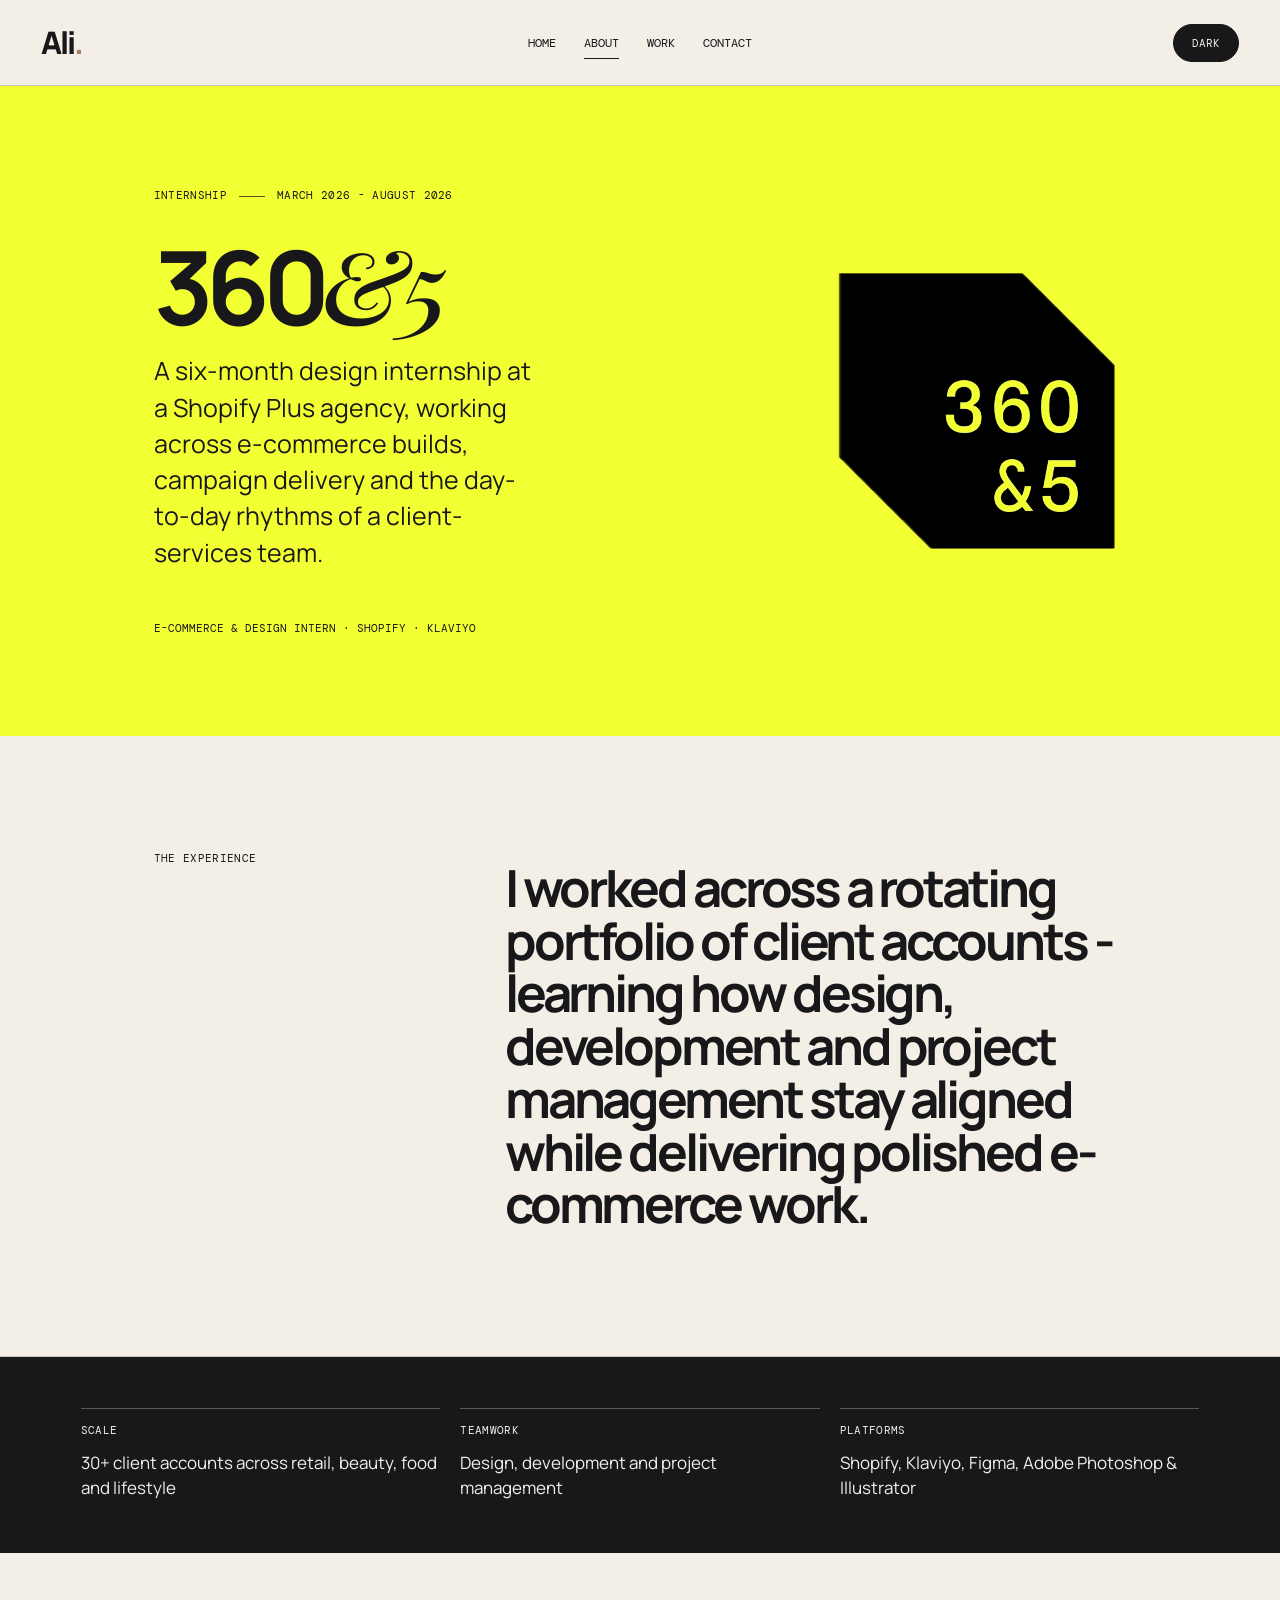
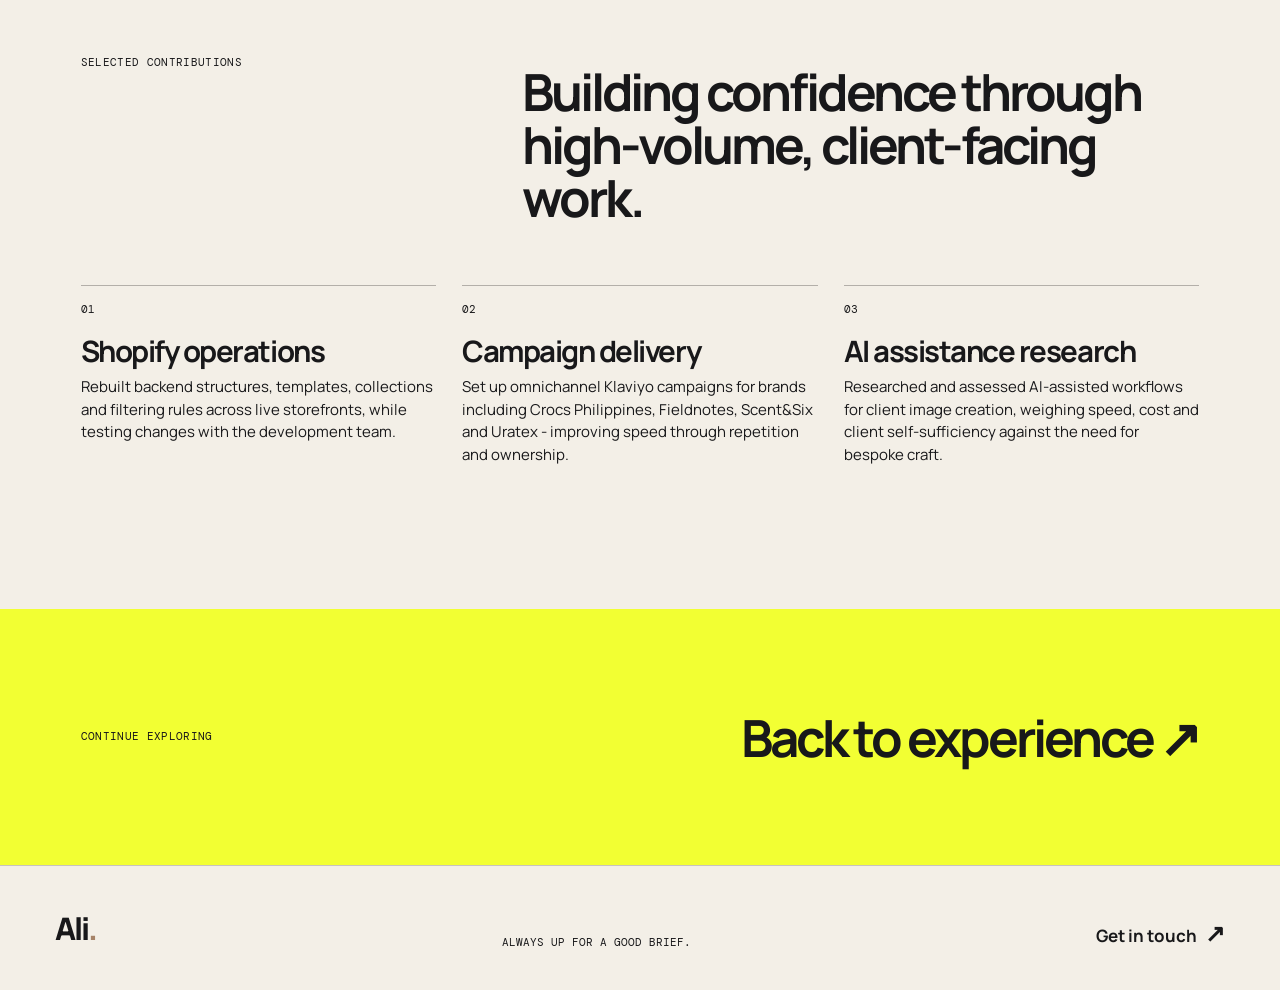
==== 360and5/index.html @ 1552fbd6 "speed" ====
<!doctype html>
<html lang="en">
<head>
<meta charset="utf-8">
<meta name="viewport" content="width=device-width,initial-scale=1">
<meta name="description" content="Design internship at 360 and 5.">
<title>360&5 - Ali - Portfolio</title>
<link rel="icon" type="image/png" href="/assets/favicon.png">
<link rel="stylesheet" href="/style.css?v=20260836">
<style>.internship-hero{display:grid;grid-template-columns:1.05fr .95fr;min-height:620px}.internship-copy{padding:8vw 10vw 7vw 12vw;display:flex;flex-direction:column;justify-content:center}.internship-copy h1{font-size:clamp(58px,8vw,124px);margin:.2em 0}.internship-copy .lede{max-width:620px}.internship-visual{min-height:620px;display:flex;align-items:center;justify-content:center;overflow:hidden}.internship-visual img{width:100%;height:100%;object-fit:cover}.threesixty,.threesixty .internship-visual{background:#f2ff33!important;color:#18181a!important}.threesixty .internship-visual{padding:10%}.threesixty .internship-visual img{object-fit:contain}.summary{padding:9vw 12vw;display:grid;grid-template-columns:.8fr 2fr;gap:8vw;border-bottom:1px solid var(--line)}.summary h2{margin:.2em 0}.facts{display:grid;grid-template-columns:repeat(3,1fr);gap:20px;padding:4vw 6.3vw;border-bottom:1px solid var(--line)}.facts div{border-top:1px solid var(--line);padding-top:14px}.facts p:last-child{font-size:17px;margin-bottom:0}.highlights{padding:8vw 6.3vw 10vw;background:#242426;color:#fff}.highlights header{display:grid;grid-template-columns:1fr 2fr;gap:8vw;margin-bottom:4vw}.highlights h2{margin:.2em 0}.highlight-list{display:grid;grid-template-columns:repeat(3,1fr);gap:2vw}.highlight-list article{border-top:1px solid rgba(255,255,255,.35);padding-top:16px}.highlight-list h3{font-size:clamp(24px,2.3vw,36px)}.next{padding:7vw 6.3vw;background:var(--lime);display:flex;align-items:center;justify-content:space-between}.next p{margin:0}.next a{font-size:clamp(25px,4vw,52px);font-weight:700;letter-spacing:-.06em}@media(max-width:760px){.internship-hero{grid-template-columns:1fr}.internship-copy{padding:15vw 6vw 12vw}.internship-visual{min-height:76vw}.summary{padding:15vw 6vw;grid-template-columns:1fr;gap:8vw}.facts{padding:12vw 6vw;grid-template-columns:1fr;gap:8vw}.highlights{padding:15vw 6vw}.highlights header{grid-template-columns:1fr;gap:4vw;margin-bottom:11vw}.highlight-list{grid-template-columns:1fr;gap:9vw}.next{padding:12vw 6vw;display:block}.next a{display:block;margin-top:15px}}</style>
<style>.threesixty,.threesixty .internship-visual,.next{background:#f2ff33!important;color:#18181a!important}.threesixty .internship-visual{padding:0}.threesixty .internship-visual img{width:100%;height:100%;object-fit:cover;clip-path:polygon(0 0,68% 0,100% 32%,100% 100%,32% 100%,0 68%)}.summary,.highlights{background:#f3efe7!important;color:#18181a!important}.facts{background:#18181a!important;color:#f3efe7;border-color:#18181a}.facts div{border-color:rgba(243,239,231,.3)}.highlights .highlight-list article{border-color:rgba(32,28,25,.3)}</style>
<style>.internship-meta{display:flex;align-items:center;gap:12px}.internship-meta i{display:block;width:26px;height:1px;background:currentColor;opacity:.7}.threesixty .internship-visual{padding:7%}.threesixty .internship-visual img{width:90%;height:auto;object-fit:contain;clip-path:none;transform:scale(1.45)}.threesixty{background:#f2ff33!important;color:#18181a!important}@media(max-width:760px){.threesixty .internship-visual img{width:100%;min-width:0;transform:scale(1.35)}.internship-meta{gap:9px}.internship-meta i{width:18px}}</style>
<style>body.threesixty-page{background:#f3efe7;color:#18181a}.threesixty-page .summary,.threesixty-page .highlights{background:#f3efe7!important;color:#18181a!important}.threesixty-page .facts{background:#18181a!important;color:#f3efe7!important}.threesixty-page .next{background:#f2ff33!important;color:#18181a!important}.threesixty-page .highlight-list article{border-color:rgba(32,28,25,.3)}html[data-theme="dark"] body.threesixty-page{background:#18181a;color:#f3efe7}html[data-theme="dark"] .threesixty-page .threesixty,html[data-theme="dark"] .threesixty-page .threesixty .internship-visual{background:#59690c!important;color:#f3efe7!important}html[data-theme="dark"] .threesixty-page .summary,html[data-theme="dark"] .threesixty-page .highlights{background:#18181a!important;color:#f3efe7!important}html[data-theme="dark"] .threesixty-page .facts{background:#f3efe7!important;color:#18181a!important}html[data-theme="dark"] .threesixty-page .facts div{border-color:rgba(32,28,25,.25)}html[data-theme="dark"] .threesixty-page .next{background:#59690c!important;color:#f3efe7!important}html[data-theme="dark"] .threesixty-page .highlight-list article{border-color:rgba(243,239,231,.3)}</style>
<style>html[data-theme="dark"] body.threesixty-page .threesixty,html[data-theme="dark"] body.threesixty-page .threesixty .internship-visual,html[data-theme="dark"] body.threesixty-page .next{background:#f2ff33!important;color:#18181a!important}</style>
</head>
<body class="internship-page threesixty-page">
<header class="site-header">
<a class="brand" href="/home/">Ali<span>.</span>
</a>
<button class="menu-toggle" aria-expanded="false" aria-controls="nav">Menu</button>
<nav id="nav">
<a href="/home/">Home</a>
<a class="active" href="/about/">About</a>
<a href="/work/">Work</a>
<a href="/contact/">Contact</a>
</nav>
</header>
<main>
<section class="internship-hero threesixty">
<div class="internship-copy">
<p class="kicker internship-meta"><span>Internship</span><i aria-hidden="true"></i><span>March 2026 - August 2026</span></p>
<h1>360<i>&5</i>
</h1>
<p class="lede">A six-month design internship at a Shopify Plus agency, working across e-commerce builds, campaign delivery and the day-to-day rhythms of a client-services team.</p>
<p class="project-role">E-Commerce &amp; Design Intern · Shopify · Klaviyo</p>
</div>
<div class="internship-visual">
<img src="/assets/internships/360and5-profile-logo.png" alt="360 and 5 logo">
</div>
</section>
<section class="summary">
<div>
<p class="kicker">The experience</p>
</div>
<h2>I worked across a rotating portfolio of client accounts - learning how design, development and project management stay aligned while delivering polished e-commerce work.</h2>
</section>
<section class="facts">
<div>
<p class="kicker">Scale</p>
<p>30+ client accounts across retail, beauty, food and lifestyle</p>
</div>
<div>
<p class="kicker">Teamwork</p>
<p>Design, development and project management</p>
</div>
<div>
<p class="kicker">Platforms</p>
<p>Shopify, Klaviyo, Figma, Adobe Photoshop &amp; Illustrator</p>
</div>
</section>
<section class="highlights">
<header>
<p class="kicker">Selected contributions</p>
<h2>Building confidence through high-volume, client-facing work.</h2>
</header>
<div class="highlight-list">
<article>
<p class="kicker">01</p>
<h3>Shopify operations</h3>
<p>Rebuilt backend structures, templates, collections and filtering rules across live storefronts, while testing changes with the development team.</p>
</article>
<article>
<p class="kicker">02</p>
<h3>Campaign delivery</h3>
<p>Set up omnichannel Klaviyo campaigns for brands including Crocs Philippines, Fieldnotes, Scent&amp;Six and Uratex - improving speed through repetition and ownership.</p>
</article>
<article>
<p class="kicker">03</p>
<h3>AI assistance research</h3>
<p>Researched and assessed AI-assisted workflows for client image creation, weighing speed, cost and client self-sufficiency against the need for bespoke craft.</p>
</article>
</div>
</section>
<section class="next">
<p class="kicker">Continue exploring</p>
<a href="/about/">Back to experience <b>↗</b>
</a>
</section>
</main>
<footer>
<a class="brand" href="/home/">Ali<span>.</span>
</a>
<p>Always up for a good brief.</p>
<a href="/contact/">Get in touch <b>↗</b>
</a>
</footer>
<script src="/main.js?v=20260831">
</script>
</body>
</html>
---- style.css ----
@import url('https://fonts.googleapis.com/css2?family=DM+Mono:wght@400;500&family=Manrope:wght@400;500;600;700;800&family=Playfair+Display:ital,wght@0,500;0,600;1,500;1,600&display=swap');
:root{--ink:#18181a;--paper:#f6f3ed;--lime:#dbff5b;--orange:#ff7259;--line:rgba(24,24,26,.18);--mono:'DM Mono',monospace;--sans:Manrope,Arial,sans-serif;--serif:'Playfair Display',Georgia,serif}*{box-sizing:border-box}html{scroll-behavior:smooth}body{margin:0;background:var(--paper);color:var(--ink);font-family:var(--sans);font-size:15px;line-height:1.5}a{color:inherit;text-decoration:none}img{display:block;max-width:100%}.site-header{height:86px;display:flex;align-items:center;justify-content:space-between;padding:0 4.3vw;border-bottom:1px solid var(--line);position:relative;z-index:4}.brand{font-size:31px;letter-spacing:-2px;font-weight:800}.brand span{color:var(--orange)}nav{display:flex;gap:28px;font-family:var(--mono);font-size:12px;text-transform:uppercase}nav a{padding:8px 0;position:relative}nav a.active:after{content:'';position:absolute;left:0;right:0;bottom:1px;height:1px;background:currentColor}.menu-toggle{display:none;border:0;background:none;font:12px var(--mono);text-transform:uppercase}h1,h2,h3,p{margin-top:0}h1{font-size:clamp(54px,8.6vw,138px);line-height:.92;letter-spacing:-.075em;font-weight:700}h2{font-size:clamp(34px,4vw,62px);line-height:1.03;letter-spacing:-.06em}h3{font-size:27px;letter-spacing:-.05em;margin:.2rem 0}i{font-family:var(--serif);font-weight:500;letter-spacing:-.06em}.kicker{font:11px/1.45 var(--mono);letter-spacing:.03em;text-transform:uppercase}.lede{font-size:clamp(18px,2vw,25px);line-height:1.45}.hero{min-height:calc(100vh - 86px);padding:7vw 6.3vw 4vw;position:relative;overflow:hidden;display:flex;flex-direction:column;justify-content:space-between}.hero h1{max-width:1100px;position:relative;z-index:1}.hero-bottom{display:flex;align-items:end;justify-content:space-between;gap:50px;position:relative;z-index:1}.hero-bottom p{font-size:18px;max-width:490px}.arrow-link,.text-link{font-weight:700;font-size:16px;white-space:nowrap}.arrow-link b,.text-link b{font-size:25px;padding-left:8px}.orb{position:absolute;border-radius:50%;filter:blur(2px)}.orb-one{width:min(38vw,550px);height:min(38vw,550px);background:var(--lime);right:6%;top:13%;mix-blend-mode:multiply}.orb-two{width:17vw;height:17vw;background:var(--orange);right:30%;bottom:-6%;mix-blend-mode:multiply}.intro-grid{padding:11vw 6.3vw;display:grid;grid-template-columns:1fr 2.6fr 1fr;gap:30px;border-top:1px solid var(--line)}.intro-grid h2{margin:0}.traits{display:flex;flex-direction:column;gap:7px;font:11px var(--mono);text-transform:uppercase}.traits span:before{content:'✦';color:var(--orange);padding-right:8px}.feature-project{background:#242426;color:#fff;padding:7vw 6.3vw;display:grid;grid-template-columns:1.5fr 1fr;gap:8vw;align-items:center}.feature-image{height:57vw;max-height:680px;overflow:hidden;background:#111;position:relative}.feature-image:after{content:'';position:absolute;inset:0;background:linear-gradient(110deg,transparent,rgba(219,255,91,.12))}.feature-image img{height:100%;width:100%;object-fit:contain;transform:scale(1.08)}.feature-copy h2{font-size:clamp(65px,8vw,120px);margin:.3em 0}.feature-copy p:not(.kicker){font-size:17px;max-width:370px}.strip{overflow:hidden;background:var(--lime);padding:18px 0;white-space:nowrap;font-size:clamp(22px,3vw,46px);letter-spacing:-.04em;font-weight:700}.strip p{margin:0;animation:marquee 18s linear infinite}.strip span{color:var(--orange);padding:0 1.5vw}@keyframes marquee{to{transform:translateX(-25%)}}.project-split{padding:7vw 6.3vw;display:grid;grid-template-columns:1fr 1fr 180px;gap:3vw;align-items:end}.project-thumb{display:block;height:42vw;max-height:580px;margin-bottom:24px;overflow:hidden}.project-thumb img{width:100%;height:100%;object-fit:cover}.project-thumb.sage img{object-position:center}.project-thumb.coral img{object-fit:contain}.sage{background:#e0efea}.coral{background:#e65b4b}.all-work{font-size:20px;font-weight:700;align-self:center;line-height:1.2}.all-work b{font-size:44px;color:var(--orange)}.closing{background:var(--orange);padding:10vw 18vw 10vw 6.3vw;min-height:60vh;display:flex;flex-direction:column;justify-content:center}.closing h2{font-size:clamp(46px,6vw,90px);margin:.3em 0}.button{display:inline-block;border:1px solid currentColor;border-radius:50px;padding:13px 20px;font-weight:700;width:max-content}.button b{padding-left:12px}.light{background:var(--paper)}footer{padding:3vw 4.3vw;display:flex;align-items:end;justify-content:space-between;border-top:1px solid var(--line)}footer p{font:11px/1.6 var(--mono);text-transform:uppercase;margin:0}footer>a:last-child{font-size:17px;font-weight:700}footer b{font-size:24px;margin-left:5px}.page-intro{padding:9vw 16vw 8vw 18vw}.page-intro h1{margin:.25em 0}.page-intro>p:last-child{max-width:510px;font-size:18px}.work-list{padding:0 4.3vw 10vw;display:grid;grid-template-columns:1fr 1fr;gap:2vw}.work-card{min-height:590px;display:block;position:relative;overflow:hidden;padding:28px;color:#171717}.work-card.wide{grid-column:span 2;min-height:630px}.work-card img{position:absolute;inset:0;width:100%;height:100%;object-fit:contain;transition:transform .6s ease}.work-card:hover img{transform:scale(1.04)}.work-card div{position:absolute;left:28px;bottom:26px;z-index:1}.work-card div p{font:11px var(--mono);text-transform:uppercase;margin-bottom:5px}.work-card div h2{font-size:clamp(37px,4vw,65px);margin:0 0 8px}.work-card div b{font-size:13px}.work-num{font:11px var(--mono);position:absolute;z-index:1}.dark{background:#262629;color:#fff}.yellow{background:#f5dd55}.red{background:#e25b4a;color:#fff}.pale{background:#dde8da}.blue{background:#8ba5da}.lavender{background:#c6add7}.wide.dark img{object-fit:contain;object-position:center 48%}.wide.pale img{object-fit:contain}.yellow img{object-fit:cover;object-position:center}.red img{object-fit:contain}.blue img{object-fit:cover}.lavender img{object-fit:contain}.about-hero{padding:8vw 10vw;display:grid;grid-template-columns:1.5fr .7fr;gap:7vw;align-items:end}.about-hero h1{margin:.25em 0}.about-hero figure{margin:0;background:var(--orange);padding-top:30px}.about-hero figure img{width:100%;mix-blend-mode:multiply}.about-hero figcaption{padding:12px;font:10px var(--mono);text-transform:uppercase}.statement{padding:10vw 18vw;background:#212124;color:white}.statement h2{margin:.3em 0 0}.about-columns{padding:8vw 6.3vw;display:grid;grid-template-columns:repeat(3,1fr);gap:5vw}.about-columns h3{font-size:30px}.about-columns li{list-style:none;margin-bottom:8px}.about-columns ul{padding:0;margin:0}.experience{padding:7vw 6.3vw 10vw}.experience>p{margin-bottom:30px}.experience-row{display:grid;grid-template-columns:1.2fr 1.5fr .7fr;gap:20px;padding:19px 0;border-top:1px solid var(--line)}.experience-row:last-child{border-bottom:1px solid var(--line)}.experience-row span{font-size:13px}.contact-hero{padding:9vw 6.3vw 8vw;min-height:53vh;background:var(--lime)}.contact-hero h1{margin:.25em 0}.contact-hero>p:last-child{font-size:18px;max-width:500px}.contact-links{padding:0 6.3vw 10vw}.contact-links a{display:grid;grid-template-columns:1fr 3fr 40px;align-items:center;border-bottom:1px solid var(--line);padding:25px 0;gap:20px}.contact-links span{font:11px var(--mono);text-transform:uppercase}.contact-links b{font-size:clamp(17px,2.2vw,28px);letter-spacing:-.05em}.contact-links i{font-style:normal;font-size:26px}.project-hero{display:grid;grid-template-columns:1fr 1fr;min-height:650px}.project-hero>div:first-child{padding:8vw 10vw 7vw 12vw;display:flex;flex-direction:column;justify-content:center}.project-hero h1{font-size:clamp(57px,7.4vw,116px);margin:.2em 0}.project-role{font:11px var(--mono);text-transform:uppercase;margin-top:25px}.project-hero-image{min-height:650px;overflow:hidden}.project-hero-image img{width:100%;height:100%;object-fit:contain}.project-hero.dark{background:#242426;color:#fff}.project-hero.yellow{background:#f5dd55}.project-hero.red{background:#e25b4a;color:#fff}.project-hero.pale{background:#dde8da}.project-hero.blue{background:#8ba5da}.project-hero.lavender{background:#c6add7}.project-hero.red .project-hero-image img{object-fit:contain}.project-hero.blue .project-hero-image img{object-fit:cover}.project-hero.lavender .project-hero-image img{object-fit:contain}.project-links{display:flex;gap:9px;margin-top:20px}.project-links a{border:1px solid currentColor;border-radius:30px;padding:8px 12px;font-size:12px;font-weight:700}.project-note{padding:10vw 20vw 10vw 22vw}.project-note h2{margin:.3em 0}.project-gallery{padding:0 6.3vw 10vw;display:grid;grid-template-columns:1fr 1fr;gap:2vw;align-items:start}.project-gallery figure{margin:0;background:#e6e1d8;overflow:hidden}.project-gallery img{width:100%;max-height:800px;object-fit:contain}.project-gallery .gallery-2{margin-top:11vw}.project-gallery .gallery-3{grid-column:span 2;margin:0 12vw}.project-gallery.one{grid-template-columns:1fr}.project-gallery.one figure{margin:0 8vw}.next-project{padding:7vw 6.3vw;background:var(--lime);display:flex;justify-content:space-between;align-items:center}.next-project p{margin:0}.next-project a{font-size:clamp(25px,4vw,52px);font-weight:700;letter-spacing:-.06em}.next-project b{font-size:.8em}@media(max-width:760px){.site-header{height:72px;padding:0 6vw}.menu-toggle{display:block}nav{position:absolute;display:none;top:71px;left:0;right:0;padding:18px 6vw 25px;background:var(--paper);border-bottom:1px solid var(--line);flex-direction:column;gap:6px}.menu-open nav{display:flex}.hero{min-height:620px;padding:12vw 6vw 8vw}.hero-bottom{display:block}.hero-bottom p{font-size:16px}.orb-one{width:62vw;height:62vw;right:-12%;top:22%}.orb-two{width:30vw;height:30vw;right:25%;bottom:8%}.intro-grid{grid-template-columns:1fr;gap:25px;padding:18vw 6vw}.traits{display:grid;grid-template-columns:1fr 1fr}.feature-project{grid-template-columns:1fr;padding:13vw 6vw;gap:10vw}.feature-image{height:100vw}.project-split{padding:14vw 6vw;grid-template-columns:1fr;gap:12vw}.project-thumb{height:100vw}.all-work{align-self:start}.closing{padding:18vw 6vw}.page-intro{padding:15vw 6vw 12vw}.work-list{grid-template-columns:1fr;padding:0 4vw 15vw;gap:4vw}.work-card,.work-card.wide{grid-column:span 1;min-height:470px}.work-card.wide{min-height:520px}.about-hero{padding:14vw 6vw;grid-template-columns:1fr;gap:13vw}.about-hero figure{max-width:350px}.statement{padding:17vw 10vw}.about-columns{padding:15vw 6vw;grid-template-columns:1fr;gap:10vw}.experience{padding:12vw 6vw}.experience-row{grid-template-columns:1fr;gap:3px}.contact-hero{padding:16vw 6vw 14vw}.contact-links{padding:0 6vw 15vw}.contact-links a{grid-template-columns:1fr 32px;gap:8px}.contact-links span{grid-column:span 2}.contact-links b{font-size:17px}.project-hero{grid-template-columns:1fr}.project-hero>div:first-child{padding:15vw 6vw 12vw}.project-hero-image{min-height:450px}.project-note{padding:16vw 10vw}.project-gallery{padding:0 6vw 15vw;grid-template-columns:1fr;gap:6vw}.project-gallery .gallery-2,.project-gallery .gallery-3{grid-column:auto;margin:0}.project-gallery.one figure{margin:0}.next-project{padding:12vw 6vw;display:block}.next-project a{display:block;margin-top:15px}footer{padding:7vw 6vw;align-items:start;gap:20px;flex-wrap:wrap}footer p{order:3;flex-basis:100%}}
.hero-mark{position:absolute;right:6.3vw;top:50%;width:min(34vw,500px);transform:translateY(-50%);mix-blend-mode:multiply;opacity:.87;pointer-events:none;user-select:none}.hero .eyebrow{position:relative;z-index:1}@media(max-width:760px){.hero-mark{width:58vw;right:6vw;top:43%;opacity:.42}}
.desktop-break{display:block;height:.8em}html[data-theme="dark"] .hero-mark{mix-blend-mode:screen;opacity:1;filter:invert(1) sepia(1) saturate(1.4) hue-rotate(330deg) brightness(.68) contrast(.9)}@media(max-width:760px){.desktop-break{display:none}}
@media(max-width:760px){html[data-theme="dark"] nav{background:var(--offwhite);color:var(--offblack)}}
@media(max-width:760px){.feature-project{padding:10vw 6vw 7vw}.project-split{padding:8vw 6vw 10vw;gap:7vw}.project-thumb{height:68vw}}
.menu-toggle{color:inherit}@media(max-width:760px){.desktop-break{display:inline;height:auto}.desktop-break::after{content:" "}}
.experience-row[href]{transition:background .2s ease,padding .2s ease}.experience-row[href]:hover{background:color-mix(in srgb,var(--orange) 16%,transparent);padding-left:12px}.experience-row[href] em{display:inline-block;margin-left:14px;font:11px var(--mono);text-transform:uppercase;font-style:normal;font-weight:700;letter-spacing:.02em;color:var(--orange);white-space:nowrap}@media(max-width:760px){.experience-row[href] em{display:block;margin:7px 0 0}}
.experience-row[href]{grid-template-columns:1.2fr 1.25fr 1fr .7fr;align-items:center}.experience-row[href] em{margin:0;color:#d9482e;font-size:12px}.experience-action{justify-self:start}@media(max-width:760px){.experience-row[href]{grid-template-columns:1fr;align-items:start}.experience-row[href] em{margin:0}.experience-action{margin-top:5px}}
.industry-link{display:inline-flex;align-items:center;gap:10px;margin-top:24px;font:12px var(--mono);font-weight:700;text-transform:uppercase;border-bottom:1px solid currentColor;padding-bottom:4px}.industry-link b{font-size:20px;line-height:.7}.hero-work-link{display:inline-flex;align-items:center;gap:12px;background:var(--ink);color:var(--paper);padding:16px 22px;border-radius:999px;font-size:18px;box-shadow:0 8px 0 color-mix(in srgb,var(--ink) 18%,transparent);transition:transform .2s ease,box-shadow .2s ease}.hero-work-link b{padding:0;font-size:28px;line-height:.7}.hero-work-link:hover{transform:translateY(3px);box-shadow:0 5px 0 color-mix(in srgb,var(--ink) 18%,transparent)}@media(max-width:760px){.industry-link{margin-top:20px}.hero-work-link{margin-top:28px;padding:15px 20px;font-size:17px}}
/* Portfolio motion enhancement: remove with the matching block in main.js to disable site motion. */
.experience-row{grid-template-columns:1.2fr 1.25fr 1fr .7fr;align-items:center}.experience-row:not([href])>span:last-child{grid-column:4}@media(max-width:760px){.experience-row{grid-template-columns:1fr;align-items:start}.experience-row:not([href])>span:last-child{grid-column:auto}}
.motion-enabled .motion-reveal{opacity:0;transform:translateY(24px);transition:opacity .65s ease,transform .65s cubic-bezier(.16,1,.3,1);will-change:opacity,transform}.motion-enabled .motion-reveal.is-visible{opacity:1;transform:none}.motion-enabled .hero-mark{transform:translateY(-50%) rotate(-2deg)}.motion-enabled .hero-mark .ink-stroke{stroke-dasharray:var(--length);stroke-dashoffset:var(--length);animation:hero-mark-ink .52s cubic-bezier(.22,.86,.32,1) var(--delay) forwards}.motion-enabled .hero-mark .ink-left-leg,.motion-enabled .hero-mark .ink-loop,.motion-enabled .hero-mark .ink-right-leg,.motion-enabled .hero-mark .ink-li,.motion-enabled .hero-mark .ink-li-detail{animation-duration:.22s}.motion-enabled .hero-mark .ink-dot{opacity:0;animation:hero-mark-dot .12s ease .78s forwards}.motion-enabled .hero-mark .ink-finish{opacity:0;animation:hero-mark-finish .40s ease .90s forwards}@keyframes hero-mark-ink{to{stroke-dashoffset:0}}@keyframes hero-mark-dot{to{opacity:1}}@keyframes hero-mark-finish{to{opacity:1}}
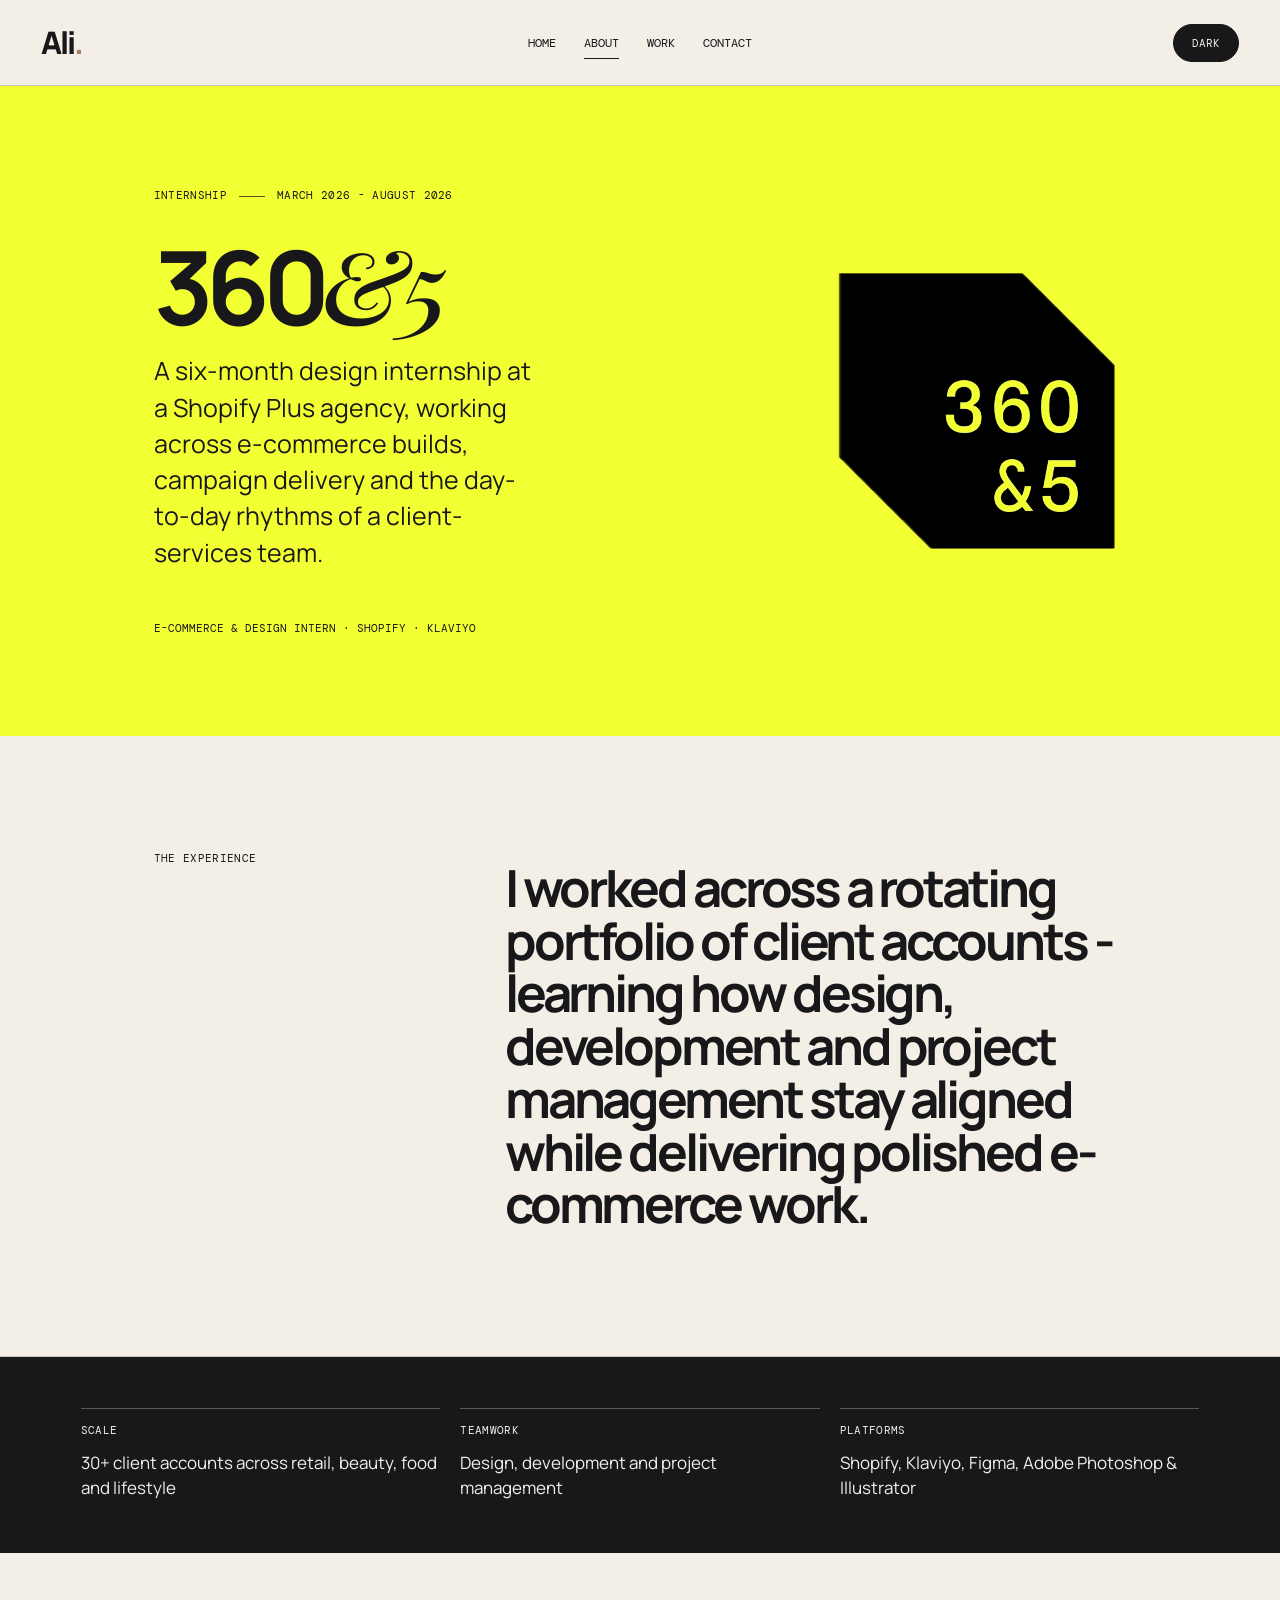
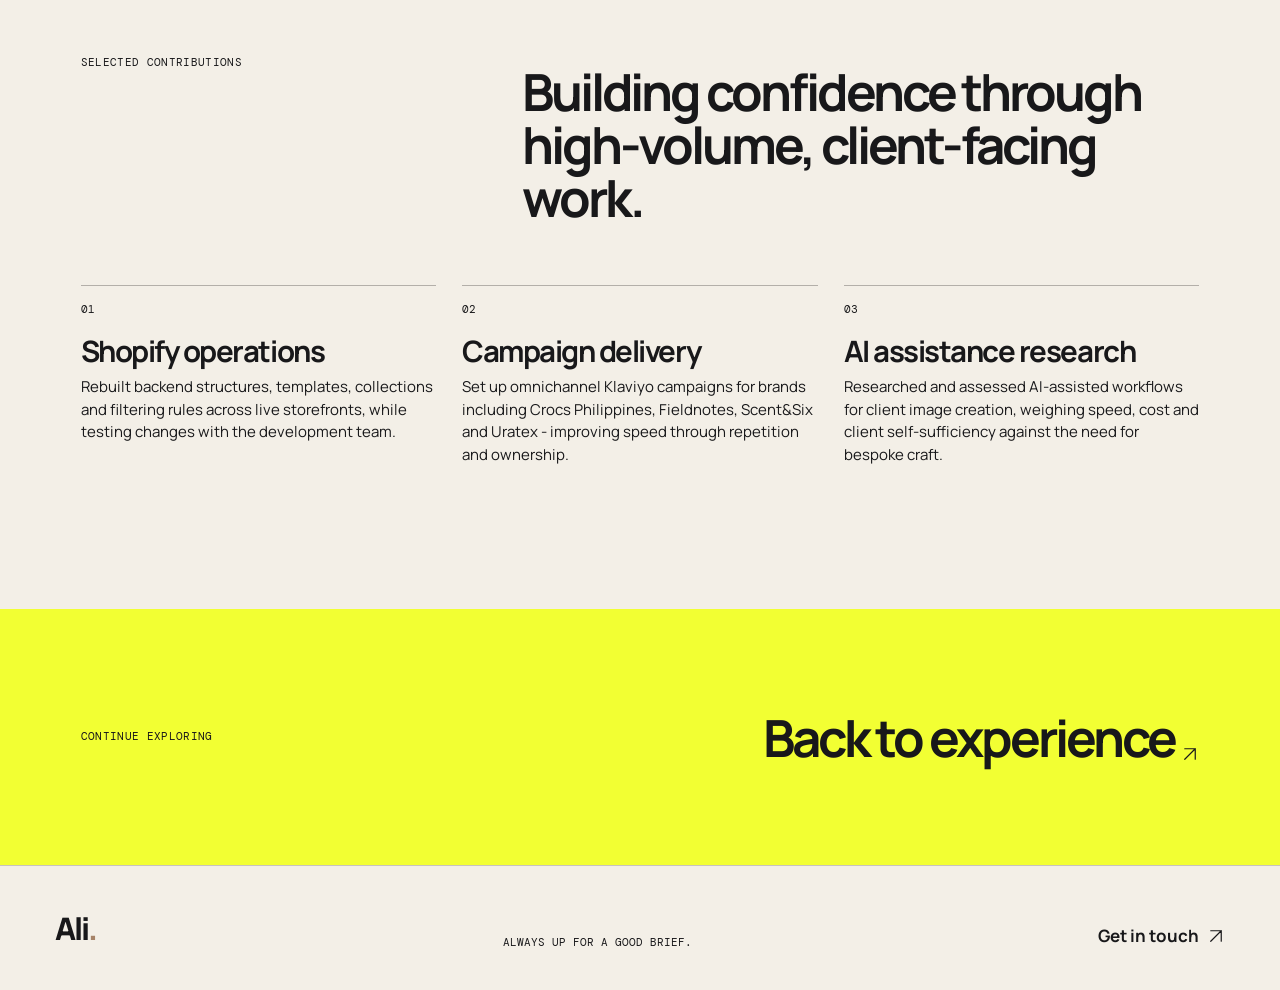
==== commit 71a7da08: "fix" ====
--- a/360and5/index.html
+++ b/360and5/index.html
@@ -1,18 +1,6 @@
 <!doctype html>
 <html lang="en">
-<head>
-<meta charset="utf-8">
-<meta name="viewport" content="width=device-width,initial-scale=1">
-<meta name="description" content="Design internship at 360 and 5.">
-<title>360&5 - Ali - Portfolio</title>
-<link rel="icon" type="image/png" href="/assets/favicon.png">
-<link rel="stylesheet" href="/style.css?v=20260836">
-<style>.internship-hero{display:grid;grid-template-columns:1.05fr .95fr;min-height:620px}.internship-copy{padding:8vw 10vw 7vw 12vw;display:flex;flex-direction:column;justify-content:center}.internship-copy h1{font-size:clamp(58px,8vw,124px);margin:.2em 0}.internship-copy .lede{max-width:620px}.internship-visual{min-height:620px;display:flex;align-items:center;justify-content:center;overflow:hidden}.internship-visual img{width:100%;height:100%;object-fit:cover}.threesixty,.threesixty .internship-visual{background:#f2ff33!important;color:#18181a!important}.threesixty .internship-visual{padding:10%}.threesixty .internship-visual img{object-fit:contain}.summary{padding:9vw 12vw;display:grid;grid-template-columns:.8fr 2fr;gap:8vw;border-bottom:1px solid var(--line)}.summary h2{margin:.2em 0}.facts{display:grid;grid-template-columns:repeat(3,1fr);gap:20px;padding:4vw 6.3vw;border-bottom:1px solid var(--line)}.facts div{border-top:1px solid var(--line);padding-top:14px}.facts p:last-child{font-size:17px;margin-bottom:0}.highlights{padding:8vw 6.3vw 10vw;background:#242426;color:#fff}.highlights header{display:grid;grid-template-columns:1fr 2fr;gap:8vw;margin-bottom:4vw}.highlights h2{margin:.2em 0}.highlight-list{display:grid;grid-template-columns:repeat(3,1fr);gap:2vw}.highlight-list article{border-top:1px solid rgba(255,255,255,.35);padding-top:16px}.highlight-list h3{font-size:clamp(24px,2.3vw,36px)}.next{padding:7vw 6.3vw;background:var(--lime);display:flex;align-items:center;justify-content:space-between}.next p{margin:0}.next a{font-size:clamp(25px,4vw,52px);font-weight:700;letter-spacing:-.06em}@media(max-width:760px){.internship-hero{grid-template-columns:1fr}.internship-copy{padding:15vw 6vw 12vw}.internship-visual{min-height:76vw}.summary{padding:15vw 6vw;grid-template-columns:1fr;gap:8vw}.facts{padding:12vw 6vw;grid-template-columns:1fr;gap:8vw}.highlights{padding:15vw 6vw}.highlights header{grid-template-columns:1fr;gap:4vw;margin-bottom:11vw}.highlight-list{grid-template-columns:1fr;gap:9vw}.next{padding:12vw 6vw;display:block}.next a{display:block;margin-top:15px}}</style>
-<style>.threesixty,.threesixty .internship-visual,.next{background:#f2ff33!important;color:#18181a!important}.threesixty .internship-visual{padding:0}.threesixty .internship-visual img{width:100%;height:100%;object-fit:cover;clip-path:polygon(0 0,68% 0,100% 32%,100% 100%,32% 100%,0 68%)}.summary,.highlights{background:#f3efe7!important;color:#18181a!important}.facts{background:#18181a!important;color:#f3efe7;border-color:#18181a}.facts div{border-color:rgba(243,239,231,.3)}.highlights .highlight-list article{border-color:rgba(32,28,25,.3)}</style>
-<style>.internship-meta{display:flex;align-items:center;gap:12px}.internship-meta i{display:block;width:26px;height:1px;background:currentColor;opacity:.7}.threesixty .internship-visual{padding:7%}.threesixty .internship-visual img{width:90%;height:auto;object-fit:contain;clip-path:none;transform:scale(1.45)}.threesixty{background:#f2ff33!important;color:#18181a!important}@media(max-width:760px){.threesixty .internship-visual img{width:100%;min-width:0;transform:scale(1.35)}.internship-meta{gap:9px}.internship-meta i{width:18px}}</style>
-<style>body.threesixty-page{background:#f3efe7;color:#18181a}.threesixty-page .summary,.threesixty-page .highlights{background:#f3efe7!important;color:#18181a!important}.threesixty-page .facts{background:#18181a!important;color:#f3efe7!important}.threesixty-page .next{background:#f2ff33!important;color:#18181a!important}.threesixty-page .highlight-list article{border-color:rgba(32,28,25,.3)}html[data-theme="dark"] body.threesixty-page{background:#18181a;color:#f3efe7}html[data-theme="dark"] .threesixty-page .threesixty,html[data-theme="dark"] .threesixty-page .threesixty .internship-visual{background:#59690c!important;color:#f3efe7!important}html[data-theme="dark"] .threesixty-page .summary,html[data-theme="dark"] .threesixty-page .highlights{background:#18181a!important;color:#f3efe7!important}html[data-theme="dark"] .threesixty-page .facts{background:#f3efe7!important;color:#18181a!important}html[data-theme="dark"] .threesixty-page .facts div{border-color:rgba(32,28,25,.25)}html[data-theme="dark"] .threesixty-page .next{background:#59690c!important;color:#f3efe7!important}html[data-theme="dark"] .threesixty-page .highlight-list article{border-color:rgba(243,239,231,.3)}</style>
-<style>html[data-theme="dark"] body.threesixty-page .threesixty,html[data-theme="dark"] body.threesixty-page .threesixty .internship-visual,html[data-theme="dark"] body.threesixty-page .next{background:#f2ff33!important;color:#18181a!important}</style>
-</head>
+<head><meta charset="utf-8"><meta name="viewport" content="width=device-width,initial-scale=1"><meta name="description" content="E-Commerce and Design Internship at 360&amp;5, supporting polished e-commerce work across a rotating portfolio of more than 30 client accounts."><meta name="robots" content="index, follow, max-image-preview:large, max-snippet:-1, max-video-preview:-1"><title>360&amp;5 Internship | E-Commerce &amp; Design — Ali</title><link rel="canonical" href="https://aliasgeradamally.com/360and5/"><meta property="og:type" content="article"><meta property="og:site_name" content="Ali - Portfolio"><meta property="og:title" content="360&amp;5 Internship | E-Commerce &amp; Design — Ali"><meta property="og:description" content="E-Commerce and Design Internship at 360&amp;5, supporting polished e-commerce work across a rotating portfolio of more than 30 client accounts."><meta property="og:url" content="https://aliasgeradamally.com/360and5/"><meta name="twitter:card" content="summary"><meta name="twitter:title" content="360&amp;5 Internship | E-Commerce &amp; Design — Ali"><meta name="twitter:description" content="E-Commerce and Design Internship at 360&amp;5, supporting polished e-commerce work across a rotating portfolio of more than 30 client accounts."><link rel="icon" href="/favicon.ico" sizes="any"><link rel="icon" type="image/png" href="/assets/favicon.png?v=20260838" sizes="512x512"><link rel="apple-touch-icon" href="/assets/favicon.png?v=20260838"><link rel="manifest" href="/site.webmanifest"><script>try{if(localStorage.getItem('ali-theme')==='dark')document.documentElement.dataset.theme='dark'}catch(e){}</script><link rel="stylesheet" href="/style.css?v=20260906"><link rel="stylesheet" href="/theme.css?v=20260832"><script type="application/ld+json">{"@context":"https://schema.org","@type":"CreativeWork","url":"https://aliasgeradamally.com/360and5/","name":"360&5 E-Commerce and Design Internship","description":"An e-commerce and design internship supporting 30+ client accounts across design, development and project management.","creator":{"@id":"https://aliasgeradamally.com/#person"},"keywords":["E-commerce design","Visual design internship","Adobe Photoshop","Adobe Illustrator","AI research"]}</script><style>.internship-hero{display:grid;grid-template-columns:1.05fr .95fr;min-height:620px}.internship-copy{padding:8vw 10vw 7vw 12vw;display:flex;flex-direction:column;justify-content:center}.internship-copy h1{font-size:clamp(58px,8vw,124px);margin:.2em 0}.internship-copy .lede{max-width:620px}.internship-visual{min-height:620px;display:flex;align-items:center;justify-content:center;overflow:hidden}.internship-visual img{width:100%;height:100%;object-fit:cover}.threesixty,.threesixty .internship-visual{background:#f2ff33!important;color:#18181a!important}.threesixty .internship-visual{padding:10%}.threesixty .internship-visual img{object-fit:contain}.summary{padding:9vw 12vw;display:grid;grid-template-columns:.8fr 2fr;gap:8vw;border-bottom:1px solid var(--line)}.summary h2{margin:.2em 0}.facts{display:grid;grid-template-columns:repeat(3,1fr);gap:20px;padding:4vw 6.3vw;border-bottom:1px solid var(--line)}.facts div{border-top:1px solid var(--line);padding-top:14px}.facts p:last-child{font-size:17px;margin-bottom:0}.highlights{padding:8vw 6.3vw 10vw;background:#242426;color:#fff}.highlights header{display:grid;grid-template-columns:1fr 2fr;gap:8vw;margin-bottom:4vw}.highlights h2{margin:.2em 0}.highlight-list{display:grid;grid-template-columns:repeat(3,1fr);gap:2vw}.highlight-list article{border-top:1px solid rgba(255,255,255,.35);padding-top:16px}.highlight-list h3{font-size:clamp(24px,2.3vw,36px)}.next{padding:7vw 6.3vw;background:var(--lime);display:flex;align-items:center;justify-content:space-between}.next p{margin:0}.next a{font-size:clamp(25px,4vw,52px);font-weight:700;letter-spacing:-.06em}@media(max-width:760px){.internship-hero{grid-template-columns:1fr}.internship-copy{padding:15vw 6vw 12vw}.internship-visual{min-height:76vw}.summary{padding:15vw 6vw;grid-template-columns:1fr;gap:8vw}.facts{padding:12vw 6vw;grid-template-columns:1fr;gap:8vw}.highlights{padding:15vw 6vw}.highlights header{grid-template-columns:1fr;gap:4vw;margin-bottom:11vw}.highlight-list{grid-template-columns:1fr;gap:9vw}.next{padding:12vw 6vw;display:block}.next a{display:block;margin-top:15px}}</style><style>.threesixty,.threesixty .internship-visual,.next{background:#f2ff33!important;color:#18181a!important}.threesixty .internship-visual{padding:0}.threesixty .internship-visual img{width:100%;height:100%;object-fit:cover;clip-path:polygon(0 0,68% 0,100% 32%,100% 100%,32% 100%,0 68%)}.summary,.highlights{background:#f3efe7!important;color:#18181a!important}.facts{background:#18181a!important;color:#f3efe7;border-color:#18181a}.facts div{border-color:rgba(243,239,231,.3)}.highlights .highlight-list article{border-color:rgba(32,28,25,.3)}</style><style>.internship-meta{display:flex;align-items:center;gap:12px}.internship-meta i{display:block;width:26px;height:1px;background:currentColor;opacity:.7}.threesixty .internship-visual{padding:7%}.threesixty .internship-visual img{width:90%;height:auto;object-fit:contain;clip-path:none;transform:scale(1.45)}.threesixty{background:#f2ff33!important;color:#18181a!important}@media(max-width:760px){.threesixty .internship-visual img{width:100%;min-width:0;transform:scale(1.35)}.internship-meta{gap:9px}.internship-meta i{width:18px}}</style><style>body.threesixty-page{background:#f3efe7;color:#18181a}.threesixty-page .summary,.threesixty-page .highlights{background:#f3efe7!important;color:#18181a!important}.threesixty-page .facts{background:#18181a!important;color:#f3efe7!important}.threesixty-page .next{background:#f2ff33!important;color:#18181a!important}.threesixty-page .highlight-list article{border-color:rgba(32,28,25,.3)}html[data-theme="dark"] body.threesixty-page{background:#18181a;color:#f3efe7}html[data-theme="dark"] .threesixty-page .threesixty,html[data-theme="dark"] .threesixty-page .threesixty .internship-visual{background:#59690c!important;color:#f3efe7!important}html[data-theme="dark"] .threesixty-page .summary,html[data-theme="dark"] .threesixty-page .highlights{background:#18181a!important;color:#f3efe7!important}html[data-theme="dark"] .threesixty-page .facts{background:#f3efe7!important;color:#18181a!important}html[data-theme="dark"] .threesixty-page .facts div{border-color:rgba(32,28,25,.25)}html[data-theme="dark"] .threesixty-page .next{background:#59690c!important;color:#f3efe7!important}html[data-theme="dark"] .threesixty-page .highlight-list article{border-color:rgba(243,239,231,.3)}</style><style>html[data-theme="dark"] body.threesixty-page .threesixty,html[data-theme="dark"] body.threesixty-page .threesixty .internship-visual,html[data-theme="dark"] body.threesixty-page .next{background:#f2ff33!important;color:#18181a!important}</style></head>
 <body class="internship-page threesixty-page">
 <header class="site-header">
 <a class="brand" href="/home/">Ali<span>.</span>
@@ -83,7 +71,7 @@
 </section>
 <section class="next">
 <p class="kicker">Continue exploring</p>
-<a href="/about/">Back to experience <b>↗</b>
+<a href="/about/">Back to experience <b><svg class="site-arrow" viewBox="0 0 24 24" aria-hidden="true" focusable="false"><use href="/assets/icons.svg#arrow-up-right"></use></svg></b>
 </a>
 </section>
 </main>
@@ -91,10 +79,10 @@
 <a class="brand" href="/home/">Ali<span>.</span>
 </a>
 <p>Always up for a good brief.</p>
-<a href="/contact/">Get in touch <b>↗</b>
+<a href="/contact/">Get in touch <b><svg class="site-arrow" viewBox="0 0 24 24" aria-hidden="true" focusable="false"><use href="/assets/icons.svg#arrow-up-right"></use></svg></b>
 </a>
 </footer>
-<script src="/main.js?v=20260831">
+<script src="/main.js?v=20260906">
 </script>
 </body>
 </html>
--- a/style.css
+++ b/style.css
@@ -1,13 +1,18 @@
 @import url('https://fonts.googleapis.com/css2?family=DM+Mono:wght@400;500&family=Manrope:wght@400;500;600;700;800&family=Playfair+Display:ital,wght@0,500;0,600;1,500;1,600&display=swap');
-:root{--ink:#18181a;--paper:#f6f3ed;--lime:#dbff5b;--orange:#ff7259;--line:rgba(24,24,26,.18);--mono:'DM Mono',monospace;--sans:Manrope,Arial,sans-serif;--serif:'Playfair Display',Georgia,serif}*{box-sizing:border-box}html{scroll-behavior:smooth}body{margin:0;background:var(--paper);color:var(--ink);font-family:var(--sans);font-size:15px;line-height:1.5}a{color:inherit;text-decoration:none}img{display:block;max-width:100%}.site-header{height:86px;display:flex;align-items:center;justify-content:space-between;padding:0 4.3vw;border-bottom:1px solid var(--line);position:relative;z-index:4}.brand{font-size:31px;letter-spacing:-2px;font-weight:800}.brand span{color:var(--orange)}nav{display:flex;gap:28px;font-family:var(--mono);font-size:12px;text-transform:uppercase}nav a{padding:8px 0;position:relative}nav a.active:after{content:'';position:absolute;left:0;right:0;bottom:1px;height:1px;background:currentColor}.menu-toggle{display:none;border:0;background:none;font:12px var(--mono);text-transform:uppercase}h1,h2,h3,p{margin-top:0}h1{font-size:clamp(54px,8.6vw,138px);line-height:.92;letter-spacing:-.075em;font-weight:700}h2{font-size:clamp(34px,4vw,62px);line-height:1.03;letter-spacing:-.06em}h3{font-size:27px;letter-spacing:-.05em;margin:.2rem 0}i{font-family:var(--serif);font-weight:500;letter-spacing:-.06em}.kicker{font:11px/1.45 var(--mono);letter-spacing:.03em;text-transform:uppercase}.lede{font-size:clamp(18px,2vw,25px);line-height:1.45}.hero{min-height:calc(100vh - 86px);padding:7vw 6.3vw 4vw;position:relative;overflow:hidden;display:flex;flex-direction:column;justify-content:space-between}.hero h1{max-width:1100px;position:relative;z-index:1}.hero-bottom{display:flex;align-items:end;justify-content:space-between;gap:50px;position:relative;z-index:1}.hero-bottom p{font-size:18px;max-width:490px}.arrow-link,.text-link{font-weight:700;font-size:16px;white-space:nowrap}.arrow-link b,.text-link b{font-size:25px;padding-left:8px}.orb{position:absolute;border-radius:50%;filter:blur(2px)}.orb-one{width:min(38vw,550px);height:min(38vw,550px);background:var(--lime);right:6%;top:13%;mix-blend-mode:multiply}.orb-two{width:17vw;height:17vw;background:var(--orange);right:30%;bottom:-6%;mix-blend-mode:multiply}.intro-grid{padding:11vw 6.3vw;display:grid;grid-template-columns:1fr 2.6fr 1fr;gap:30px;border-top:1px solid var(--line)}.intro-grid h2{margin:0}.traits{display:flex;flex-direction:column;gap:7px;font:11px var(--mono);text-transform:uppercase}.traits span:before{content:'✦';color:var(--orange);padding-right:8px}.feature-project{background:#242426;color:#fff;padding:7vw 6.3vw;display:grid;grid-template-columns:1.5fr 1fr;gap:8vw;align-items:center}.feature-image{height:57vw;max-height:680px;overflow:hidden;background:#111;position:relative}.feature-image:after{content:'';position:absolute;inset:0;background:linear-gradient(110deg,transparent,rgba(219,255,91,.12))}.feature-image img{height:100%;width:100%;object-fit:contain;transform:scale(1.08)}.feature-copy h2{font-size:clamp(65px,8vw,120px);margin:.3em 0}.feature-copy p:not(.kicker){font-size:17px;max-width:370px}.strip{overflow:hidden;background:var(--lime);padding:18px 0;white-space:nowrap;font-size:clamp(22px,3vw,46px);letter-spacing:-.04em;font-weight:700}.strip p{margin:0;animation:marquee 18s linear infinite}.strip span{color:var(--orange);padding:0 1.5vw}@keyframes marquee{to{transform:translateX(-25%)}}.project-split{padding:7vw 6.3vw;display:grid;grid-template-columns:1fr 1fr 180px;gap:3vw;align-items:end}.project-thumb{display:block;height:42vw;max-height:580px;margin-bottom:24px;overflow:hidden}.project-thumb img{width:100%;height:100%;object-fit:cover}.project-thumb.sage img{object-position:center}.project-thumb.coral img{object-fit:contain}.sage{background:#e0efea}.coral{background:#e65b4b}.all-work{font-size:20px;font-weight:700;align-self:center;line-height:1.2}.all-work b{font-size:44px;color:var(--orange)}.closing{background:var(--orange);padding:10vw 18vw 10vw 6.3vw;min-height:60vh;display:flex;flex-direction:column;justify-content:center}.closing h2{font-size:clamp(46px,6vw,90px);margin:.3em 0}.button{display:inline-block;border:1px solid currentColor;border-radius:50px;padding:13px 20px;font-weight:700;width:max-content}.button b{padding-left:12px}.light{background:var(--paper)}footer{padding:3vw 4.3vw;display:flex;align-items:end;justify-content:space-between;border-top:1px solid var(--line)}footer p{font:11px/1.6 var(--mono);text-transform:uppercase;margin:0}footer>a:last-child{font-size:17px;font-weight:700}footer b{font-size:24px;margin-left:5px}.page-intro{padding:9vw 16vw 8vw 18vw}.page-intro h1{margin:.25em 0}.page-intro>p:last-child{max-width:510px;font-size:18px}.work-list{padding:0 4.3vw 10vw;display:grid;grid-template-columns:1fr 1fr;gap:2vw}.work-card{min-height:590px;display:block;position:relative;overflow:hidden;padding:28px;color:#171717}.work-card.wide{grid-column:span 2;min-height:630px}.work-card img{position:absolute;inset:0;width:100%;height:100%;object-fit:contain;transition:transform .6s ease}.work-card:hover img{transform:scale(1.04)}.work-card div{position:absolute;left:28px;bottom:26px;z-index:1}.work-card div p{font:11px var(--mono);text-transform:uppercase;margin-bottom:5px}.work-card div h2{font-size:clamp(37px,4vw,65px);margin:0 0 8px}.work-card div b{font-size:13px}.work-num{font:11px var(--mono);position:absolute;z-index:1}.dark{background:#262629;color:#fff}.yellow{background:#f5dd55}.red{background:#e25b4a;color:#fff}.pale{background:#dde8da}.blue{background:#8ba5da}.lavender{background:#c6add7}.wide.dark img{object-fit:contain;object-position:center 48%}.wide.pale img{object-fit:contain}.yellow img{object-fit:cover;object-position:center}.red img{object-fit:contain}.blue img{object-fit:cover}.lavender img{object-fit:contain}.about-hero{padding:8vw 10vw;display:grid;grid-template-columns:1.5fr .7fr;gap:7vw;align-items:end}.about-hero h1{margin:.25em 0}.about-hero figure{margin:0;background:var(--orange);padding-top:30px}.about-hero figure img{width:100%;mix-blend-mode:multiply}.about-hero figcaption{padding:12px;font:10px var(--mono);text-transform:uppercase}.statement{padding:10vw 18vw;background:#212124;color:white}.statement h2{margin:.3em 0 0}.about-columns{padding:8vw 6.3vw;display:grid;grid-template-columns:repeat(3,1fr);gap:5vw}.about-columns h3{font-size:30px}.about-columns li{list-style:none;margin-bottom:8px}.about-columns ul{padding:0;margin:0}.experience{padding:7vw 6.3vw 10vw}.experience>p{margin-bottom:30px}.experience-row{display:grid;grid-template-columns:1.2fr 1.5fr .7fr;gap:20px;padding:19px 0;border-top:1px solid var(--line)}.experience-row:last-child{border-bottom:1px solid var(--line)}.experience-row span{font-size:13px}.contact-hero{padding:9vw 6.3vw 8vw;min-height:53vh;background:var(--lime)}.contact-hero h1{margin:.25em 0}.contact-hero>p:last-child{font-size:18px;max-width:500px}.contact-links{padding:0 6.3vw 10vw}.contact-links a{display:grid;grid-template-columns:1fr 3fr 40px;align-items:center;border-bottom:1px solid var(--line);padding:25px 0;gap:20px}.contact-links span{font:11px var(--mono);text-transform:uppercase}.contact-links b{font-size:clamp(17px,2.2vw,28px);letter-spacing:-.05em}.contact-links i{font-style:normal;font-size:26px}.project-hero{display:grid;grid-template-columns:1fr 1fr;min-height:650px}.project-hero>div:first-child{padding:8vw 10vw 7vw 12vw;display:flex;flex-direction:column;justify-content:center}.project-hero h1{font-size:clamp(57px,7.4vw,116px);margin:.2em 0}.project-role{font:11px var(--mono);text-transform:uppercase;margin-top:25px}.project-hero-image{min-height:650px;overflow:hidden}.project-hero-image img{width:100%;height:100%;object-fit:contain}.project-hero.dark{background:#242426;color:#fff}.project-hero.yellow{background:#f5dd55}.project-hero.red{background:#e25b4a;color:#fff}.project-hero.pale{background:#dde8da}.project-hero.blue{background:#8ba5da}.project-hero.lavender{background:#c6add7}.project-hero.red .project-hero-image img{object-fit:contain}.project-hero.blue .project-hero-image img{object-fit:cover}.project-hero.lavender .project-hero-image img{object-fit:contain}.project-links{display:flex;gap:9px;margin-top:20px}.project-links a{border:1px solid currentColor;border-radius:30px;padding:8px 12px;font-size:12px;font-weight:700}.project-note{padding:10vw 20vw 10vw 22vw}.project-note h2{margin:.3em 0}.project-gallery{padding:0 6.3vw 10vw;display:grid;grid-template-columns:1fr 1fr;gap:2vw;align-items:start}.project-gallery figure{margin:0;background:#e6e1d8;overflow:hidden}.project-gallery img{width:100%;max-height:800px;object-fit:contain}.project-gallery .gallery-2{margin-top:11vw}.project-gallery .gallery-3{grid-column:span 2;margin:0 12vw}.project-gallery.one{grid-template-columns:1fr}.project-gallery.one figure{margin:0 8vw}.next-project{padding:7vw 6.3vw;background:var(--lime);display:flex;justify-content:space-between;align-items:center}.next-project p{margin:0}.next-project a{font-size:clamp(25px,4vw,52px);font-weight:700;letter-spacing:-.06em}.next-project b{font-size:.8em}@media(max-width:760px){.site-header{height:72px;padding:0 6vw}.menu-toggle{display:block}nav{position:absolute;display:none;top:71px;left:0;right:0;padding:18px 6vw 25px;background:var(--paper);border-bottom:1px solid var(--line);flex-direction:column;gap:6px}.menu-open nav{display:flex}.hero{min-height:620px;padding:12vw 6vw 8vw}.hero-bottom{display:block}.hero-bottom p{font-size:16px}.orb-one{width:62vw;height:62vw;right:-12%;top:22%}.orb-two{width:30vw;height:30vw;right:25%;bottom:8%}.intro-grid{grid-template-columns:1fr;gap:25px;padding:18vw 6vw}.traits{display:grid;grid-template-columns:1fr 1fr}.feature-project{grid-template-columns:1fr;padding:13vw 6vw;gap:10vw}.feature-image{height:100vw}.project-split{padding:14vw 6vw;grid-template-columns:1fr;gap:12vw}.project-thumb{height:100vw}.all-work{align-self:start}.closing{padding:18vw 6vw}.page-intro{padding:15vw 6vw 12vw}.work-list{grid-template-columns:1fr;padding:0 4vw 15vw;gap:4vw}.work-card,.work-card.wide{grid-column:span 1;min-height:470px}.work-card.wide{min-height:520px}.about-hero{padding:14vw 6vw;grid-template-columns:1fr;gap:13vw}.about-hero figure{max-width:350px}.statement{padding:17vw 10vw}.about-columns{padding:15vw 6vw;grid-template-columns:1fr;gap:10vw}.experience{padding:12vw 6vw}.experience-row{grid-template-columns:1fr;gap:3px}.contact-hero{padding:16vw 6vw 14vw}.contact-links{padding:0 6vw 15vw}.contact-links a{grid-template-columns:1fr 32px;gap:8px}.contact-links span{grid-column:span 2}.contact-links b{font-size:17px}.project-hero{grid-template-columns:1fr}.project-hero>div:first-child{padding:15vw 6vw 12vw}.project-hero-image{min-height:450px}.project-note{padding:16vw 10vw}.project-gallery{padding:0 6vw 15vw;grid-template-columns:1fr;gap:6vw}.project-gallery .gallery-2,.project-gallery .gallery-3{grid-column:auto;margin:0}.project-gallery.one figure{margin:0}.next-project{padding:12vw 6vw;display:block}.next-project a{display:block;margin-top:15px}footer{padding:7vw 6vw;align-items:start;gap:20px;flex-wrap:wrap}footer p{order:3;flex-basis:100%}}
-.hero-mark{position:absolute;right:6.3vw;top:50%;width:min(34vw,500px);transform:translateY(-50%);mix-blend-mode:multiply;opacity:.87;pointer-events:none;user-select:none}.hero .eyebrow{position:relative;z-index:1}@media(max-width:760px){.hero-mark{width:58vw;right:6vw;top:43%;opacity:.42}}
-.desktop-break{display:block;height:.8em}html[data-theme="dark"] .hero-mark{mix-blend-mode:screen;opacity:1;filter:invert(1) sepia(1) saturate(1.4) hue-rotate(330deg) brightness(.68) contrast(.9)}@media(max-width:760px){.desktop-break{display:none}}
+/* Shared desktop intro rhythm: keeps About and Work aligned with Contact. */
+@media(min-width:761px){body .about-hero h1,body .page-intro h1{margin-bottom:calc(.25em + 10px)}}
+:root{--offwhite:#f3efe7;--offblack:#18181a;--brown-dark:#503a2c;--brown-light:#a68368;--ink:var(--offblack);--paper:var(--offwhite);--lime:var(--brown-light);--orange:var(--brown-light);--line:color-mix(in srgb,var(--ink) 20%,transparent);--mono:'DM Mono',monospace;--sans:Manrope,Arial,sans-serif;--serif:'Playfair Display',Georgia,serif}*{box-sizing:border-box}html{scroll-behavior:smooth}body{margin:0;background:var(--paper);color:var(--ink);font-family:var(--sans);font-size:15px;line-height:1.5}a{color:inherit;text-decoration:none}img{display:block;max-width:100%}.site-header{height:86px;display:flex;align-items:center;justify-content:space-between;padding:0 4.3vw;border-bottom:1px solid var(--line);position:relative;z-index:4}.brand{font-size:31px;letter-spacing:-2px;font-weight:800}.brand span{color:var(--orange)}nav{display:flex;gap:28px;font-family:var(--mono);font-size:12px;text-transform:uppercase}nav a{padding:8px 0;position:relative}nav a.active:after{content:'';position:absolute;left:0;right:0;bottom:1px;height:1px;background:currentColor}.menu-toggle{display:none;border:0;background:none;font:12px var(--mono);text-transform:uppercase}h1,h2,h3,p{margin-top:0}h1{font-size:clamp(54px,8.6vw,138px);line-height:.92;letter-spacing:-.075em;font-weight:700}h2{font-size:clamp(34px,4vw,62px);line-height:1.03;letter-spacing:-.06em}h3{font-size:27px;letter-spacing:-.05em;margin:.2rem 0}i{font-family:var(--serif);font-weight:500;letter-spacing:-.06em}.kicker{font:11px/1.45 var(--mono);letter-spacing:.03em;text-transform:uppercase}.lede{font-size:clamp(18px,2vw,25px);line-height:1.45}.hero{min-height:calc(100vh - 86px);padding:7vw 6.3vw 4vw;position:relative;overflow:hidden;display:flex;flex-direction:column;justify-content:space-between}.hero h1{max-width:1100px;position:relative;z-index:1}.hero-bottom{display:flex;align-items:end;justify-content:space-between;gap:50px;position:relative;z-index:1}.hero-bottom p{font-size:18px;max-width:490px}.arrow-link,.text-link{font-weight:700;font-size:16px;white-space:nowrap}.arrow-link b,.text-link b{font-size:25px;padding-left:8px}.intro-grid{padding:11vw 6.3vw;display:grid;grid-template-columns:1fr 2.6fr 1fr;gap:30px;border-top:1px solid var(--line)}.intro-grid h2{margin:0}.traits{display:flex;flex-direction:column;gap:7px;font:11px var(--mono);text-transform:uppercase}.traits span:before{content:'';display:inline-block;width:4px;height:4px;margin:0 8px 2px 0;border-radius:50%;background:var(--orange)}.feature-project{background:var(--offblack);color:var(--offwhite);padding:7vw 6.3vw;display:grid;grid-template-columns:1.5fr 1fr;gap:8vw;align-items:center}.feature-image{height:57vw;max-height:680px;overflow:hidden;background:var(--offblack);position:relative}.feature-image:after{content:'';position:absolute;inset:0;background:linear-gradient(110deg,transparent,rgba(166,131,104,.12))}.feature-image img{height:100%;width:100%;object-fit:contain;transform:scale(1.08)}.feature-copy h2{font-size:clamp(65px,8vw,120px);margin:.3em 0}.feature-copy p:not(.kicker){font-size:17px;max-width:370px}.strip{overflow:hidden;background:var(--brown-light);color:var(--offblack);min-height:92px;padding:18px 0;display:grid;place-items:center;white-space:normal}.strip p{margin:0;animation:none;font:clamp(26px,3.7vw,54px)/1.1 var(--mono);letter-spacing:-.055em;text-transform:uppercase;min-height:1.15em}.project-split{padding:7vw 6.3vw;display:grid;grid-template-columns:1fr 1fr 180px;gap:3vw;align-items:end}.project-thumb{display:block;height:42vw;max-height:580px;margin-bottom:24px;overflow:hidden}.project-thumb img{width:100%;height:100%;object-fit:cover}.project-thumb.sage img{object-position:center}.project-thumb.coral img{object-fit:contain}.sage{background:var(--paper)}.coral{background:var(--paper)}.all-work{font-size:20px;font-weight:700;align-self:center;line-height:1.2}.all-work b{font-size:44px;color:var(--orange)}.closing{background:var(--orange);padding:10vw 18vw 10vw 6.3vw;min-height:60vh;display:flex;flex-direction:column;justify-content:center}.closing h2{font-size:clamp(46px,6vw,90px);margin:.3em 0}.button{display:inline-block;border:1px solid currentColor;border-radius:50px;padding:13px 20px;font-weight:700;width:max-content}.button b{padding-left:12px}.light{background:var(--paper)}footer{padding:3vw 4.3vw;display:flex;align-items:end;justify-content:space-between;border-top:1px solid var(--line)}footer p{font:11px/1.6 var(--mono);text-transform:uppercase;margin:0}footer>a:last-child{font-size:17px;font-weight:700}footer b{font-size:24px;margin-left:5px}.page-intro{padding:9vw 16vw 8vw 18vw}.page-intro h1{margin:.25em 0}.page-intro>p:last-child{max-width:510px;font-size:18px}.work-list{padding:0 4.3vw 10vw;display:grid;grid-template-columns:1fr 1fr;gap:2vw}.work-card{min-height:590px;display:block;position:relative;overflow:hidden;padding:28px;color:var(--offblack)}.work-card.wide{grid-column:span 2;min-height:630px}.work-card img{position:absolute;inset:0;width:100%;height:100%;object-fit:contain;transition:transform .6s ease}.work-card:hover img{transform:scale(1.04)}.work-card div{position:absolute;left:28px;bottom:26px;z-index:1}.work-card div p{font:11px var(--mono);text-transform:uppercase;margin-bottom:5px}.work-card div h2{font-size:clamp(37px,4vw,65px);margin:0 0 8px}.work-card div b{font-size:13px}.work-num{font:11px var(--mono);position:absolute;z-index:1}.dark{background:var(--offblack);color:var(--offwhite)}.yellow{background:var(--brown-light)}.red{background:var(--brown-dark);color:var(--offwhite)}.pale{background:var(--brown-light)}.blue{background:var(--brown-light)}.lavender{background:var(--brown-light)}.wide.dark img{object-fit:contain;object-position:center 48%}.wide.pale img{object-fit:contain}.yellow img{object-fit:cover;object-position:center}.red img{object-fit:contain}.blue img{object-fit:cover}.lavender img{object-fit:contain}.about-hero{padding:8vw 10vw;display:grid;grid-template-columns:1.5fr .7fr;gap:7vw;align-items:end}.about-hero h1{margin:.25em 0}.about-hero figure{margin:0;background:var(--orange);padding-top:30px}.about-hero figure img{width:100%;mix-blend-mode:multiply}.about-hero figcaption{padding:12px;font:10px var(--mono);text-transform:uppercase}.statement{padding:10vw 18vw;background:var(--offblack);color:var(--offwhite)}.statement h2{margin:.3em 0 0}.about-columns{padding:8vw 6.3vw;display:grid;grid-template-columns:repeat(3,1fr);gap:5vw}.about-columns h3{font-size:30px}.about-columns li{list-style:none;margin-bottom:8px}.about-columns ul{padding:0;margin:0}.experience{padding:7vw 6.3vw 10vw}.experience>p{margin-bottom:30px}.experience-row{display:grid;grid-template-columns:1.2fr 1.5fr .7fr;gap:20px;padding:19px 0;border-top:1px solid var(--line)}.experience-row:last-child{border-bottom:1px solid var(--line)}.experience-row span{font-size:13px}.contact-hero{padding:9vw 6.3vw 8vw;min-height:53vh;background:var(--lime)}.contact-hero h1{margin:.25em 0}.contact-hero>p:last-child{font-size:18px;max-width:500px}.contact-links{padding:0 6.3vw 10vw}.contact-links a{display:grid;grid-template-columns:1fr 3fr 40px;align-items:center;border-bottom:1px solid var(--line);padding:25px 0;gap:20px}.contact-links span{font:11px var(--mono);text-transform:uppercase}.contact-links b{font-size:clamp(17px,2.2vw,28px);letter-spacing:-.05em}.contact-links i{font-style:normal;font-size:26px}.project-hero{display:grid;grid-template-columns:1fr 1fr;min-height:650px}.project-hero>div:first-child{padding:8vw 10vw 7vw 12vw;display:flex;flex-direction:column;justify-content:center}.project-hero h1{font-size:clamp(57px,7.4vw,116px);margin:.2em 0}.project-role{font:11px var(--mono);text-transform:uppercase;margin-top:25px}.project-hero-image{min-height:650px;overflow:hidden}.project-hero-image img{width:100%;height:100%;object-fit:contain}.project-hero.dark{background:var(--offblack);color:var(--offwhite)}.project-hero.yellow{background:var(--brown-light)}.project-hero.red{background:var(--brown-dark);color:var(--offwhite)}.project-hero.pale{background:var(--brown-light)}.project-hero.blue{background:var(--brown-light)}.project-hero.lavender{background:var(--brown-light)}.project-hero.red .project-hero-image img{object-fit:contain}.project-hero.blue .project-hero-image img{object-fit:cover}.project-hero.lavender .project-hero-image img{object-fit:contain}.project-links{display:flex;gap:9px;margin-top:20px}.project-links a{border:1px solid currentColor;border-radius:30px;padding:8px 12px;font-size:12px;font-weight:700}.project-note{padding:10vw 20vw 10vw 22vw}.project-note h2{margin:.3em 0}.project-gallery{padding:0 6.3vw 10vw;display:grid;grid-template-columns:1fr 1fr;gap:2vw;align-items:start}.project-gallery figure{margin:0;background:transparent;overflow:hidden}.project-gallery img{width:100%;max-height:800px;object-fit:contain}.project-gallery .gallery-2{margin-top:11vw}.project-gallery .gallery-3{grid-column:span 2;margin:0 12vw}.project-gallery.one{grid-template-columns:1fr}.project-gallery.one figure{margin:0 8vw}.next-project{padding:7vw 6.3vw;background:var(--lime);display:flex;justify-content:space-between;align-items:center}.next-project p{margin:0}.next-project a{font-size:clamp(25px,4vw,52px);font-weight:700;letter-spacing:-.06em}.next-project b{font-size:.8em}@media(max-width:760px){.site-header{height:72px;padding:0 6vw}.menu-toggle{display:block}nav{position:absolute;display:none;top:71px;left:0;right:0;padding:18px 6vw 25px;background:var(--paper);border-bottom:1px solid var(--line);flex-direction:column;gap:6px}.menu-open nav{display:flex}.hero{min-height:620px;padding:12vw 6vw 8vw}.hero-bottom{display:block}.hero-bottom p{font-size:16px}.intro-grid{grid-template-columns:1fr;gap:25px;padding:18vw 6vw}.traits{display:grid;grid-template-columns:1fr 1fr}.feature-project{grid-template-columns:1fr;padding:13vw 6vw;gap:10vw}.feature-image{height:100vw}.project-split{padding:14vw 6vw;grid-template-columns:1fr;gap:12vw}.project-thumb{height:100vw}.all-work{align-self:start}.closing{padding:18vw 6vw}.page-intro{padding:15vw 6vw 12vw}.work-list{grid-template-columns:1fr;padding:0 4vw 15vw;gap:4vw}.work-card,.work-card.wide{grid-column:span 1;min-height:470px}.work-card.wide{min-height:520px}.about-hero{padding:14vw 6vw;grid-template-columns:1fr;gap:13vw}.about-hero figure{max-width:350px}.statement{padding:17vw 10vw}.about-columns{padding:15vw 6vw;grid-template-columns:1fr;gap:10vw}.experience{padding:12vw 6vw}.experience-row{grid-template-columns:1fr;gap:3px}.contact-hero{padding:16vw 6vw 14vw}.contact-links{padding:0 6vw 15vw}.contact-links a{grid-template-columns:1fr 32px;gap:8px}.contact-links span{grid-column:span 2}.contact-links b{font-size:17px}.project-hero{grid-template-columns:1fr}.project-hero>div:first-child{padding:15vw 6vw 12vw}.project-hero-image{min-height:450px}.project-note{padding:16vw 10vw}.project-gallery{padding:0 6vw 15vw;grid-template-columns:1fr;gap:6vw}.project-gallery .gallery-2,.project-gallery .gallery-3{grid-column:auto;margin:0}.project-gallery.one figure{margin:0}.next-project{padding:12vw 6vw;display:block}.next-project a{display:block;margin-top:15px}footer{padding:7vw 6vw;align-items:start;gap:20px;flex-wrap:wrap}footer p{order:3;flex-basis:100%}}
+.hero-mark{position:absolute;right:6.3vw;top:50%;width:min(34vw,500px);transform:translateY(-50%);mix-blend-mode:multiply;opacity:.87;pointer-events:none;user-select:none}.hero .eyebrow{position:relative;z-index:1}@media(max-width:760px){.hero-mark{width:58vw;right:6vw;top:43%;opacity:.73}}
+.desktop-break{display:block;height:.8em}html[data-theme="dark"] .hero-mark{mix-blend-mode:normal;opacity:1;filter:none}html[data-theme="dark"] .hero-mark .signature-image{filter:url(#signature-offwhite)}@media(max-width:760px){.desktop-break{display:none}}
 @media(max-width:760px){html[data-theme="dark"] nav{background:var(--offwhite);color:var(--offblack)}}
 @media(max-width:760px){.feature-project{padding:10vw 6vw 7vw}.project-split{padding:8vw 6vw 10vw;gap:7vw}.project-thumb{height:68vw}}
 .menu-toggle{color:inherit}@media(max-width:760px){.desktop-break{display:inline;height:auto}.desktop-break::after{content:" "}}
 .experience-row[href]{transition:background .2s ease,padding .2s ease}.experience-row[href]:hover{background:color-mix(in srgb,var(--orange) 16%,transparent);padding-left:12px}.experience-row[href] em{display:inline-block;margin-left:14px;font:11px var(--mono);text-transform:uppercase;font-style:normal;font-weight:700;letter-spacing:.02em;color:var(--orange);white-space:nowrap}@media(max-width:760px){.experience-row[href] em{display:block;margin:7px 0 0}}
 .experience-row[href]{grid-template-columns:1.2fr 1.25fr 1fr .7fr;align-items:center}.experience-row[href] em{margin:0;color:#d9482e;font-size:12px}.experience-action{justify-self:start}@media(max-width:760px){.experience-row[href]{grid-template-columns:1fr;align-items:start}.experience-row[href] em{margin:0}.experience-action{margin-top:5px}}
-.industry-link{display:inline-flex;align-items:center;gap:10px;margin-top:24px;font:12px var(--mono);font-weight:700;text-transform:uppercase;border-bottom:1px solid currentColor;padding-bottom:4px}.industry-link b{font-size:20px;line-height:.7}.hero-work-link{display:inline-flex;align-items:center;gap:12px;background:var(--ink);color:var(--paper);padding:16px 22px;border-radius:999px;font-size:18px;box-shadow:0 8px 0 color-mix(in srgb,var(--ink) 18%,transparent);transition:transform .2s ease,box-shadow .2s ease}.hero-work-link b{padding:0;font-size:28px;line-height:.7}.hero-work-link:hover{transform:translateY(3px);box-shadow:0 5px 0 color-mix(in srgb,var(--ink) 18%,transparent)}@media(max-width:760px){.industry-link{margin-top:20px}.hero-work-link{margin-top:28px;padding:15px 20px;font-size:17px}}
+.industry-link{display:inline-flex;align-items:center;gap:10px;margin-top:24px;font:12px var(--mono);font-weight:700;text-transform:uppercase;border-bottom:1px solid currentColor;padding-bottom:4px}.industry-link b{font-size:20px;line-height:.7}.hero-work-link{display:inline-flex;align-items:center;gap:12px;background:var(--ink);color:var(--paper);padding:16px 22px;border-radius:999px;font-size:18px;box-shadow:0 5px 12px color-mix(in srgb,var(--ink) 16%,transparent);min-width:220px;justify-content:space-between;transition:transform .2s ease,box-shadow .2s ease}.hero-work-link b{padding:0;font-size:28px;line-height:.7}.hero-work-link:hover{transform:translateY(3px);box-shadow:0 3px 8px color-mix(in srgb,var(--ink) 14%,transparent)}@media(max-width:760px){.industry-link{margin-top:20px}.hero-work-link{margin-top:28px;padding:15px 20px;font-size:17px}}
 /* Portfolio motion enhancement: remove with the matching block in main.js to disable site motion. */
 .experience-row{grid-template-columns:1.2fr 1.25fr 1fr .7fr;align-items:center}.experience-row:not([href])>span:last-child{grid-column:4}@media(max-width:760px){.experience-row{grid-template-columns:1fr;align-items:start}.experience-row:not([href])>span:last-child{grid-column:auto}}
-.motion-enabled .motion-reveal{opacity:0;transform:translateY(24px);transition:opacity .65s ease,transform .65s cubic-bezier(.16,1,.3,1);will-change:opacity,transform}.motion-enabled .motion-reveal.is-visible{opacity:1;transform:none}.motion-enabled .hero-mark{transform:translateY(-50%) rotate(-2deg)}.motion-enabled .hero-mark .ink-stroke{stroke-dasharray:var(--length);stroke-dashoffset:var(--length);animation:hero-mark-ink .52s cubic-bezier(.22,.86,.32,1) var(--delay) forwards}.motion-enabled .hero-mark .ink-left-leg,.motion-enabled .hero-mark .ink-loop,.motion-enabled .hero-mark .ink-right-leg,.motion-enabled .hero-mark .ink-li,.motion-enabled .hero-mark .ink-li-detail{animation-duration:.22s}.motion-enabled .hero-mark .ink-dot{opacity:0;animation:hero-mark-dot .12s ease .78s forwards}.motion-enabled .hero-mark .ink-finish{opacity:0;animation:hero-mark-finish .40s ease .90s forwards}@keyframes hero-mark-ink{to{stroke-dashoffset:0}}@keyframes hero-mark-dot{to{opacity:1}}@keyframes hero-mark-finish{to{opacity:1}}
+.motion-enabled .motion-reveal{opacity:0;transform:translateY(24px);transition:opacity .65s ease,transform .65s cubic-bezier(.16,1,.3,1);will-change:opacity,transform}.motion-enabled .motion-reveal.is-visible{opacity:1;transform:none}.motion-enabled .hero-mark{transform:translateY(-50%) rotate(-2deg)}.motion-enabled .hero-mark .ink-stroke{stroke-dasharray:var(--length);stroke-dashoffset:var(--length);animation:hero-mark-ink .52s cubic-bezier(.22,.86,.32,1) var(--delay) forwards}.motion-enabled .hero-mark .ink-left-leg,.motion-enabled .hero-mark .ink-loop,.motion-enabled .hero-mark .ink-right-leg{animation-duration:.205s}.motion-enabled .hero-mark .ink-line{animation-duration:.250s}.motion-enabled .hero-mark .ink-li{animation-duration:.320s}.motion-enabled .hero-mark .ink-dot{opacity:0;animation:hero-mark-dot .084s ease-out 1.004s forwards}@keyframes hero-mark-ink{to{stroke-dashoffset:0}}@keyframes hero-mark-dot{to{opacity:1}}
+
+/* One shared, font-independent arrow for site links. Poetry chevrons stay local. */
+.site-arrow{display:inline-block;width:18px;height:18px;flex-shrink:0;vertical-align:-.12em;overflow:visible}
--- a/theme.css
+++ b/theme.css
@@ -0,0 +1,75 @@
+:root{--offwhite:#f3efe7;--offblack:#18181a;--brown-dark:#503a2c;--brown-light:#a68368;--paper:var(--offwhite);--ink:var(--offblack);--line:color-mix(in srgb,var(--ink) 20%,transparent);--lime:var(--brown-light);--orange:var(--brown-light)}html[data-theme="dark"]{--paper:var(--offblack);--ink:var(--offwhite);--line:color-mix(in srgb,var(--ink) 22%,transparent);--lime:var(--brown-dark);--orange:var(--brown-light)}
+body{background:var(--paper);color:var(--ink)}.theme-toggle{border:1px solid var(--line);border-radius:30px;background:transparent;color:inherit;padding:7px 11px;font:10px var(--mono);text-transform:uppercase;cursor:pointer;margin-left:14px}.theme-toggle:hover{background:var(--ink);color:var(--paper)}.hero{background:var(--paper)}.feature-project,.statement{background:var(--offblack);color:var(--offwhite)}.feature-image{background:var(--offblack)}.feature-image:after{display:none}.feature-image img{transform:none}.feature-image:hover img{transform:scale(1.02)}
+.strip{background:var(--brown-light);color:var(--offblack);min-height:92px;display:grid;place-items:center;white-space:normal}.strip p{margin:0;animation:none;font:clamp(26px,3.7vw,54px)/1.1 var(--mono);letter-spacing:-.055em;text-transform:uppercase;min-height:1.15em}html[data-theme="dark"] .strip{background:var(--brown-dark);color:var(--offwhite)}.typewriter:after{content:'|';margin-left:.08em;animation:blink .75s step-end infinite}@keyframes blink{50%{opacity:0}}.closing{background:var(--brown-dark);color:var(--offwhite)}.light{background:var(--offwhite);color:var(--offblack)}
+.project-thumb.sage,.project-thumb.coral{background:var(--paper)}.all-work b{color:var(--brown-light)}.dark{background:var(--offblack)}.yellow,.pale,.blue,.lavender,.hush,.together,.kallora,.luminave{background:var(--brown-light);color:var(--offblack)}.red,.ember{background:var(--brown-dark);color:var(--offwhite)}.about-hero figure{background:var(--brown-light);padding-top:0}.about-hero figure img{mix-blend-mode:normal}.contact-hero,.next-project{background:var(--brown-light)}
+.project-hero.dark,.project-hero.ember{background:var(--offblack);color:var(--offwhite)}.project-hero.yellow,.project-hero.red,.project-hero.pale,.project-hero.blue,.project-hero.lavender,.project-hero.hush,.project-hero.together,.project-hero.kallora,.project-hero.luminave{background:var(--brown-light);color:var(--offblack)}.project-hero.ember{background:var(--brown-dark)}.leadership{padding-top:0}.leadership .experience-row:last-child{border-bottom:1px solid var(--line)}.project-gallery figure{background:transparent}html[data-theme="dark"] .about-hero figure{background:var(--brown-dark)}html[data-theme="dark"] .contact-hero{background:var(--brown-dark);color:var(--offwhite)}
+@media(max-width:760px){.theme-toggle{margin-left:auto;margin-right:10px}.strip{min-height:78px}}
+.work-card.yellow{background:var(--paper)}
+.project-split .sage img{object-fit:contain;padding:7%}
+.work-card.red img,.work-card.pale img{object-fit:cover}
+.work-card.red img,.project-split .coral img{object-position:center top}
+.work-card.ember{background:var(--paper)}
+.work-card.luminave img{object-fit:contain;padding:13%}
+.work-card.hush{background:#17181a}
+.work-card.together{background:#0f1829}
+.work-card.kallora{background:#fff}
+.work-card.dark img,.work-card.yellow img,.work-card.ember img,.work-card.kallora img{object-fit:contain;padding:62px 8% 128px}
+.work-card.together img{object-fit:cover;object-position:50% 50%;padding:0}
+.work-card.ember img{padding:106px 15% 172px}
+.work-card.kallora img{padding:82px 14% 148px}
+.work-card.hush img{object-fit:cover;object-position:50% 50%}
+.work-card.ember:after,.work-card.yellow:after,.work-card.kallora:after{content:none}
+.work-card.ember div,.work-card.yellow div{color:var(--ink);text-shadow:none}
+.work-card.ember div p,.work-card.yellow div p{color:var(--ink)}
+.work-card.ember .work-num,.work-card.yellow .work-num{background:color-mix(in srgb,var(--ink) 90%,transparent);color:var(--paper)}
+.work-card.kallora div{color:#18181a;text-shadow:none}
+.work-card.kallora div p{color:#18181a}
+@media(min-width:761px){.site-header{padding:0 3.2vw}nav{position:absolute;left:50%;top:50%;transform:translate(-50%,-50%)}.work-card.dark img,.work-card.yellow img,.work-card.ember img,.work-card.kallora img{padding:62px 8% 149px}.work-card.ember img{padding:106px 15% 193px}.work-card.kallora img{padding:82px 14% 169px}.project-hero.luminave .project-hero-image{min-height:650px}}
+.about-columns{padding-bottom:5vw}
+.experience:not(.leadership){padding-top:5vw}
+.experience{padding-bottom:7vw}
+@media(max-width:760px){.experience{padding-bottom:14vw}}
+.work-card.luminave{background:linear-gradient(160deg,#f3d7dc 0%,#a7c8e2 100%)}
+.work-card.blue{background:#0d0d0f}
+.work-num{top:26px;left:28px;background:rgba(24,24,26,.9);color:#fff;padding:4px 10px;border-radius:20px;letter-spacing:.04em}
+.work-card.dark .work-num,.work-card.together .work-num,.work-card.blue .work-num{background:rgba(255,255,255,.9);color:#18181a}
+.project-split .coral img{object-fit:cover}
+.project-split .kun-thumb img{object-position:center top;transform-origin:center top;transform:scale(1.18)}
+@media(max-width:760px){.project-split .kun-thumb img{transform:scale(1)}}
+@media(max-width:760px){.about-hero{gap:calc(13vw - 8px)}.about-hero h1{margin-bottom:calc(.25em + 9px)}}
+.work-card:after{content:"";position:absolute;left:0;right:0;bottom:0;height:43%;background:linear-gradient(transparent,color-mix(in srgb,var(--offblack) 75%,transparent));z-index:0}
+.work-card div{background:transparent;color:var(--offwhite);backdrop-filter:none;-webkit-backdrop-filter:none;padding:0;margin-left:0;border:0;border-radius:0;max-width:calc(100% - 56px);text-shadow:0 1px 12px color-mix(in srgb,var(--offblack) 75%,transparent)}
+.work-card div p{color:var(--offwhite)}
+.work-card div h2{margin-bottom:20px}
+.project-resource{display:grid;grid-template-columns:68px 1fr;gap:12px;align-items:center;margin-top:20px;font-size:12px;font-weight:700}
+.project-resource img{width:68px;height:86px;object-fit:cover;border:1px solid currentColor}
+.project-resource span{line-height:1.25}
+.project-resource:hover span{text-decoration:underline}
+.project-gallery.kalam-gallery figure{background:transparent}
+.project-gallery.squad-gallery{grid-template-columns:repeat(8,1fr);gap:2vw}
+.project-gallery.squad-gallery figure{margin:0!important;grid-column:span 2!important;background:transparent!important}
+.project-gallery.squad-gallery figure:nth-child(even){margin-top:8vw!important}
+.project-gallery.luminave-gallery{grid-template-columns:repeat(6,75px);justify-content:center;gap:3vw}
+.project-gallery.luminave-gallery figure{margin:0!important;grid-column:span 2!important;background:transparent!important}
+.project-gallery.luminave-gallery figure:nth-child(even){margin-top:5vw!important}
+@media(min-width:761px){.project-gallery.squad-gallery figure:nth-child(5){grid-column:2 / span 2!important}.project-gallery.luminave-gallery figure:nth-child(4){grid-column:2 / span 2!important}}
+.project-hero.luminave .project-hero-image{min-height:450px;background:linear-gradient(160deg,#f3d7dc 0%,#a7c8e2 100%)!important}
+.project-hero.luminave .project-hero-image img{object-fit:contain;padding:26%}
+.project-hero.ember .project-hero-image img{object-fit:contain;padding:14%}
+.project-hero.kallora .project-hero-image{background:#fff!important}
+.project-hero.pale .project-hero-image{background:#762f20!important}
+.project-hero.red .project-hero-image img{object-fit:cover}
+.project-hero:not(.dark):not(.ember) .project-hero-image{background:var(--paper)}
+.project-gallery.together-gallery .gallery-1,.project-gallery.together-gallery .gallery-2,.project-gallery.together-gallery .gallery-3,.project-gallery.together-gallery .gallery-4,.project-gallery.together-gallery .gallery-5,.project-gallery.together-gallery .gallery-6{background:transparent}
+.project-gallery.together-gallery .gallery-6{grid-column:1 / -1;order:1;width:60%;max-width:340px;margin:4vw auto 0;position:relative;z-index:1}
+.project-gallery.together-gallery .gallery-4{grid-column:1 / -1;order:2;width:42%;max-width:210px;margin:14px auto 0;transform:translateX(-38%) rotate(-5deg);position:relative;z-index:2}
+.project-gallery.together-gallery .gallery-5{grid-column:1 / -1;order:3;width:42%;max-width:210px;margin:-45px auto 0;transform:translateX(38%) rotate(4deg);position:relative;z-index:2}
+@media(min-width:761px){.project-gallery.together-gallery{grid-template-columns:1fr 1fr}.project-gallery.together-gallery .gallery-1{grid-column:1 / -1;margin:0}.project-gallery.together-gallery .gallery-2{margin-top:0}.project-gallery.together-gallery .gallery-3{grid-column:auto;margin:0}.project-gallery.together-gallery .gallery-4{margin-top:24px}.project-gallery.together-gallery .gallery-5{margin-top:-40px}}
+.project-gallery.kallora-gallery{grid-template-columns:minmax(0,1fr);max-width:850px;margin-left:auto;margin-right:auto;gap:2vw}
+.project-gallery.kallora-gallery figure{margin:0!important;grid-column:auto!important;width:100%}
+.project-gallery:empty{display:none}
+@media(max-width:760px){.project-gallery.squad-gallery{grid-template-columns:repeat(4,1fr);gap:5vw}.project-gallery.squad-gallery figure{grid-column:span 2!important}.project-gallery.squad-gallery figure:nth-child(even){margin-top:11vw!important}.project-gallery.squad-gallery figure:nth-child(7){grid-column:2 / span 2!important;margin-top:0!important}.project-gallery.luminave-gallery{grid-template-columns:repeat(4,minmax(0,17.5vw));gap:5vw}.project-gallery.luminave-gallery figure{grid-column:span 2!important}.project-gallery.luminave-gallery figure:nth-child(even){margin-top:7vw!important}.project-gallery.luminave-gallery figure:nth-child(5){grid-column:2 / span 2!important}}
+.theme-toggle{position:fixed;bottom:22px;right:22px;bottom:calc(22px + env(safe-area-inset-bottom));z-index:60;margin:0;background:var(--ink);color:var(--paper);border:1px solid var(--ink);padding:11px 18px;font-size:11px;box-shadow:0 6px 24px color-mix(in srgb,var(--offblack) 35%,transparent)}
+.theme-toggle:hover{background:var(--paper);color:var(--ink)}
+@media(max-width:760px){.theme-toggle{padding:10px 16px;bottom:18px;bottom:calc(18px + env(safe-area-inset-bottom));right:18px}}
+@media(min-width:761px){.theme-toggle{position:absolute;top:43px;bottom:auto;left:auto;right:3.2vw;transform:translateY(-50%);box-shadow:none}.theme-toggle:hover{box-shadow:none}}
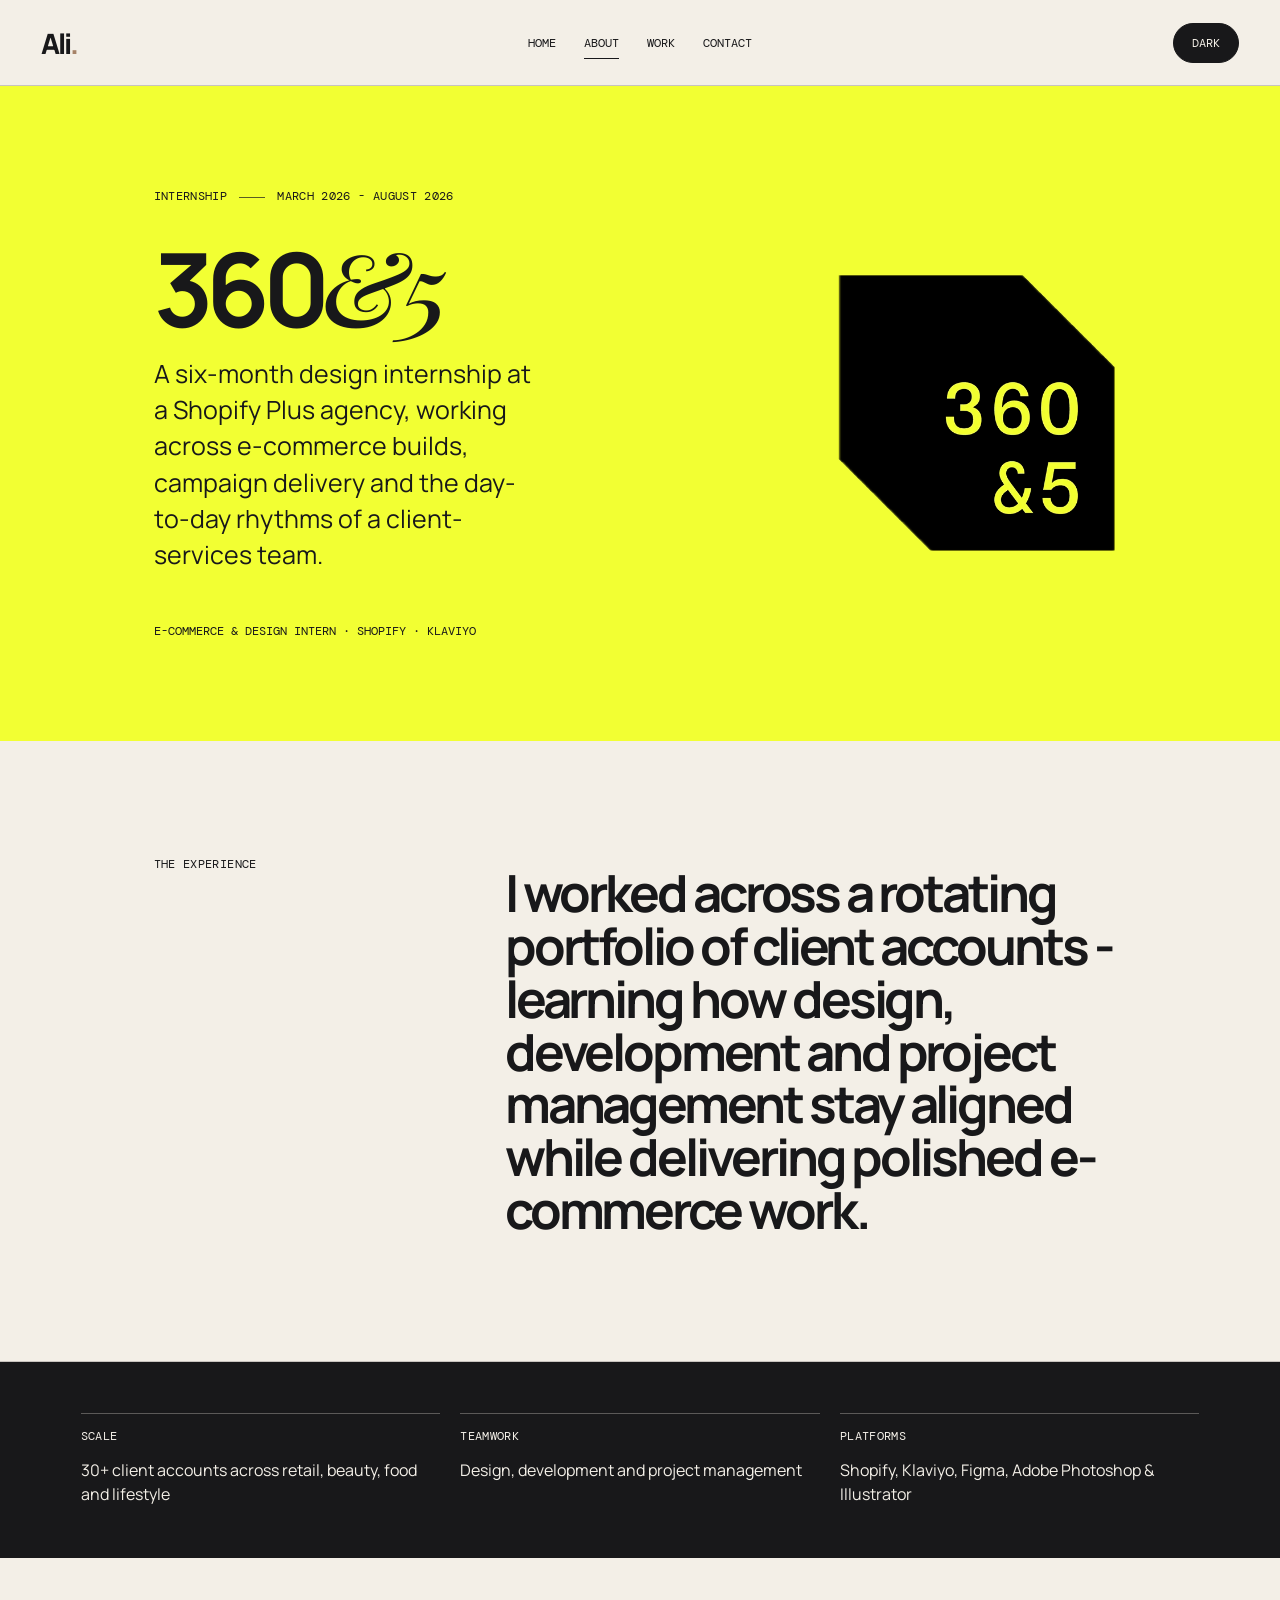
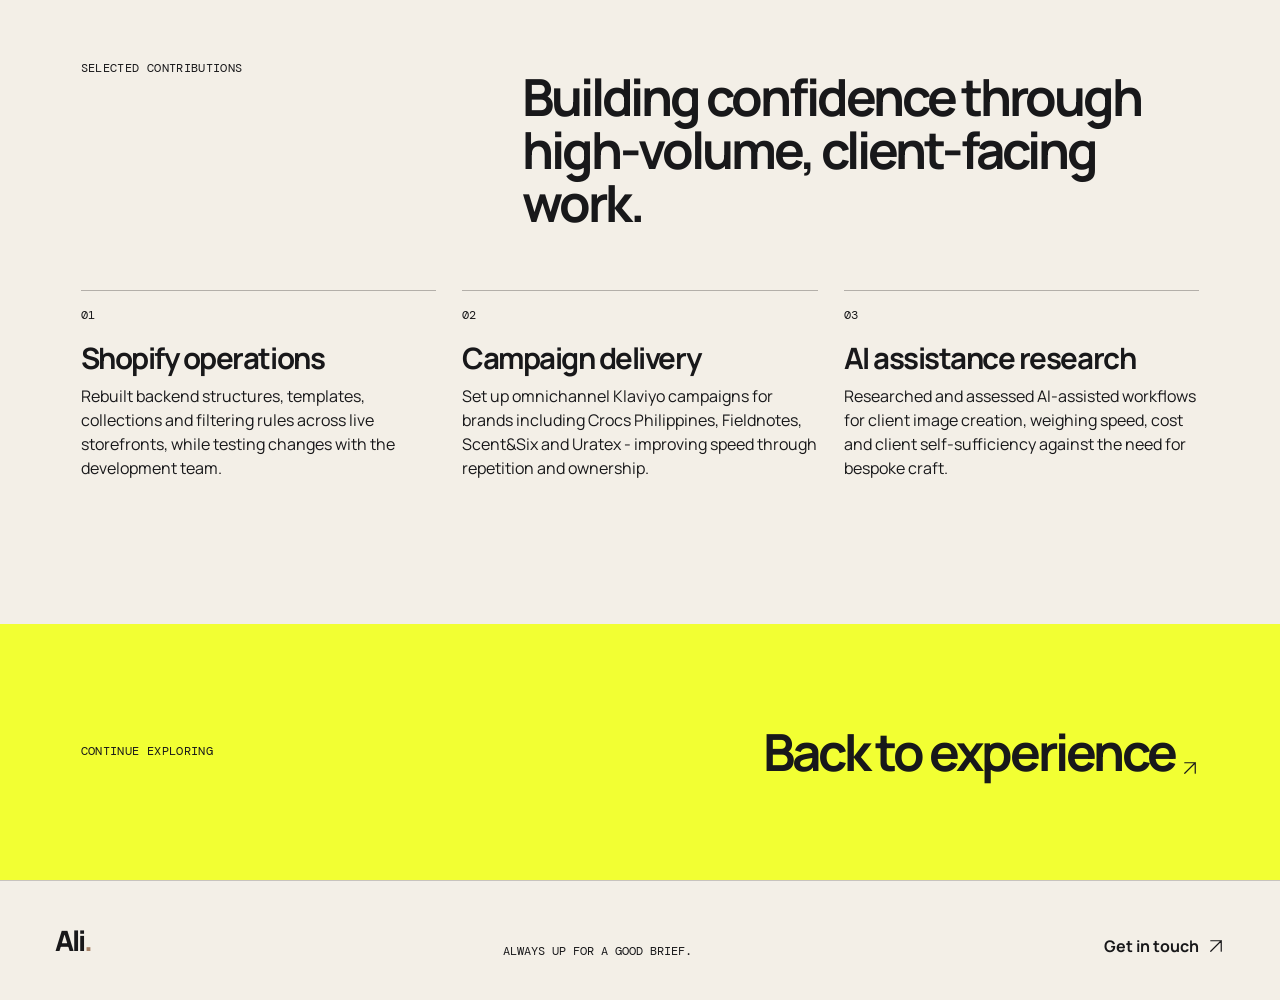
==== commit 72128bdf: "standard" ====
--- a/360and5/index.html
+++ b/360and5/index.html
@@ -1,6 +1,6 @@
 <!doctype html>
 <html lang="en">
-<head><meta charset="utf-8"><meta name="viewport" content="width=device-width,initial-scale=1"><meta name="description" content="E-Commerce and Design Internship at 360&amp;5, supporting polished e-commerce work across a rotating portfolio of more than 30 client accounts."><meta name="robots" content="index, follow, max-image-preview:large, max-snippet:-1, max-video-preview:-1"><title>360&amp;5 Internship | E-Commerce &amp; Design — Ali</title><link rel="canonical" href="https://aliasgeradamally.com/360and5/"><meta property="og:type" content="article"><meta property="og:site_name" content="Ali - Portfolio"><meta property="og:title" content="360&amp;5 Internship | E-Commerce &amp; Design — Ali"><meta property="og:description" content="E-Commerce and Design Internship at 360&amp;5, supporting polished e-commerce work across a rotating portfolio of more than 30 client accounts."><meta property="og:url" content="https://aliasgeradamally.com/360and5/"><meta name="twitter:card" content="summary"><meta name="twitter:title" content="360&amp;5 Internship | E-Commerce &amp; Design — Ali"><meta name="twitter:description" content="E-Commerce and Design Internship at 360&amp;5, supporting polished e-commerce work across a rotating portfolio of more than 30 client accounts."><link rel="icon" href="/favicon.ico" sizes="any"><link rel="icon" type="image/png" href="/assets/favicon.png?v=20260838" sizes="512x512"><link rel="apple-touch-icon" href="/assets/favicon.png?v=20260838"><link rel="manifest" href="/site.webmanifest"><script>try{if(localStorage.getItem('ali-theme')==='dark')document.documentElement.dataset.theme='dark'}catch(e){}</script><link rel="stylesheet" href="/style.css?v=20260906"><link rel="stylesheet" href="/theme.css?v=20260832"><script type="application/ld+json">{"@context":"https://schema.org","@type":"CreativeWork","url":"https://aliasgeradamally.com/360and5/","name":"360&5 E-Commerce and Design Internship","description":"An e-commerce and design internship supporting 30+ client accounts across design, development and project management.","creator":{"@id":"https://aliasgeradamally.com/#person"},"keywords":["E-commerce design","Visual design internship","Adobe Photoshop","Adobe Illustrator","AI research"]}</script><style>.internship-hero{display:grid;grid-template-columns:1.05fr .95fr;min-height:620px}.internship-copy{padding:8vw 10vw 7vw 12vw;display:flex;flex-direction:column;justify-content:center}.internship-copy h1{font-size:clamp(58px,8vw,124px);margin:.2em 0}.internship-copy .lede{max-width:620px}.internship-visual{min-height:620px;display:flex;align-items:center;justify-content:center;overflow:hidden}.internship-visual img{width:100%;height:100%;object-fit:cover}.threesixty,.threesixty .internship-visual{background:#f2ff33!important;color:#18181a!important}.threesixty .internship-visual{padding:10%}.threesixty .internship-visual img{object-fit:contain}.summary{padding:9vw 12vw;display:grid;grid-template-columns:.8fr 2fr;gap:8vw;border-bottom:1px solid var(--line)}.summary h2{margin:.2em 0}.facts{display:grid;grid-template-columns:repeat(3,1fr);gap:20px;padding:4vw 6.3vw;border-bottom:1px solid var(--line)}.facts div{border-top:1px solid var(--line);padding-top:14px}.facts p:last-child{font-size:17px;margin-bottom:0}.highlights{padding:8vw 6.3vw 10vw;background:#242426;color:#fff}.highlights header{display:grid;grid-template-columns:1fr 2fr;gap:8vw;margin-bottom:4vw}.highlights h2{margin:.2em 0}.highlight-list{display:grid;grid-template-columns:repeat(3,1fr);gap:2vw}.highlight-list article{border-top:1px solid rgba(255,255,255,.35);padding-top:16px}.highlight-list h3{font-size:clamp(24px,2.3vw,36px)}.next{padding:7vw 6.3vw;background:var(--lime);display:flex;align-items:center;justify-content:space-between}.next p{margin:0}.next a{font-size:clamp(25px,4vw,52px);font-weight:700;letter-spacing:-.06em}@media(max-width:760px){.internship-hero{grid-template-columns:1fr}.internship-copy{padding:15vw 6vw 12vw}.internship-visual{min-height:76vw}.summary{padding:15vw 6vw;grid-template-columns:1fr;gap:8vw}.facts{padding:12vw 6vw;grid-template-columns:1fr;gap:8vw}.highlights{padding:15vw 6vw}.highlights header{grid-template-columns:1fr;gap:4vw;margin-bottom:11vw}.highlight-list{grid-template-columns:1fr;gap:9vw}.next{padding:12vw 6vw;display:block}.next a{display:block;margin-top:15px}}</style><style>.threesixty,.threesixty .internship-visual,.next{background:#f2ff33!important;color:#18181a!important}.threesixty .internship-visual{padding:0}.threesixty .internship-visual img{width:100%;height:100%;object-fit:cover;clip-path:polygon(0 0,68% 0,100% 32%,100% 100%,32% 100%,0 68%)}.summary,.highlights{background:#f3efe7!important;color:#18181a!important}.facts{background:#18181a!important;color:#f3efe7;border-color:#18181a}.facts div{border-color:rgba(243,239,231,.3)}.highlights .highlight-list article{border-color:rgba(32,28,25,.3)}</style><style>.internship-meta{display:flex;align-items:center;gap:12px}.internship-meta i{display:block;width:26px;height:1px;background:currentColor;opacity:.7}.threesixty .internship-visual{padding:7%}.threesixty .internship-visual img{width:90%;height:auto;object-fit:contain;clip-path:none;transform:scale(1.45)}.threesixty{background:#f2ff33!important;color:#18181a!important}@media(max-width:760px){.threesixty .internship-visual img{width:100%;min-width:0;transform:scale(1.35)}.internship-meta{gap:9px}.internship-meta i{width:18px}}</style><style>body.threesixty-page{background:#f3efe7;color:#18181a}.threesixty-page .summary,.threesixty-page .highlights{background:#f3efe7!important;color:#18181a!important}.threesixty-page .facts{background:#18181a!important;color:#f3efe7!important}.threesixty-page .next{background:#f2ff33!important;color:#18181a!important}.threesixty-page .highlight-list article{border-color:rgba(32,28,25,.3)}html[data-theme="dark"] body.threesixty-page{background:#18181a;color:#f3efe7}html[data-theme="dark"] .threesixty-page .threesixty,html[data-theme="dark"] .threesixty-page .threesixty .internship-visual{background:#59690c!important;color:#f3efe7!important}html[data-theme="dark"] .threesixty-page .summary,html[data-theme="dark"] .threesixty-page .highlights{background:#18181a!important;color:#f3efe7!important}html[data-theme="dark"] .threesixty-page .facts{background:#f3efe7!important;color:#18181a!important}html[data-theme="dark"] .threesixty-page .facts div{border-color:rgba(32,28,25,.25)}html[data-theme="dark"] .threesixty-page .next{background:#59690c!important;color:#f3efe7!important}html[data-theme="dark"] .threesixty-page .highlight-list article{border-color:rgba(243,239,231,.3)}</style><style>html[data-theme="dark"] body.threesixty-page .threesixty,html[data-theme="dark"] body.threesixty-page .threesixty .internship-visual,html[data-theme="dark"] body.threesixty-page .next{background:#f2ff33!important;color:#18181a!important}</style></head>
+<head><meta charset="utf-8"><meta name="viewport" content="width=device-width,initial-scale=1"><meta name="description" content="E-Commerce and Design Internship at 360&amp;5, supporting polished e-commerce work across a rotating portfolio of more than 30 client accounts."><meta name="robots" content="index, follow, max-image-preview:large, max-snippet:-1, max-video-preview:-1"><title>360&amp;5 Internship | E-Commerce &amp; Design — Ali</title><link rel="canonical" href="https://aliasgeradamally.com/360and5/"><meta property="og:type" content="article"><meta property="og:site_name" content="Ali - Portfolio"><meta property="og:title" content="360&amp;5 Internship | E-Commerce &amp; Design — Ali"><meta property="og:description" content="E-Commerce and Design Internship at 360&amp;5, supporting polished e-commerce work across a rotating portfolio of more than 30 client accounts."><meta property="og:url" content="https://aliasgeradamally.com/360and5/"><meta name="twitter:card" content="summary"><meta name="twitter:title" content="360&amp;5 Internship | E-Commerce &amp; Design — Ali"><meta name="twitter:description" content="E-Commerce and Design Internship at 360&amp;5, supporting polished e-commerce work across a rotating portfolio of more than 30 client accounts."><link rel="icon" href="/favicon.ico" sizes="any"><link rel="icon" type="image/png" href="/assets/favicon.png?v=20260838" sizes="512x512"><link rel="apple-touch-icon" href="/assets/favicon.png?v=20260838"><link rel="manifest" href="/site.webmanifest"><script>try{if(localStorage.getItem('ali-theme')==='dark')document.documentElement.dataset.theme='dark'}catch(e){}</script><link rel="stylesheet" href="/style.css?v=20260906"><link rel="stylesheet" href="/theme.css?v=20260832"><script type="application/ld+json">{"@context":"https://schema.org","@type":"CreativeWork","url":"https://aliasgeradamally.com/360and5/","name":"360&5 E-Commerce and Design Internship","description":"An e-commerce and design internship supporting 30+ client accounts across design, development and project management.","creator":{"@id":"https://aliasgeradamally.com/#person"},"keywords":["E-commerce design","Visual design internship","Adobe Photoshop","Adobe Illustrator","AI research"]}</script><style>.internship-hero{display:grid;grid-template-columns:1.05fr .95fr;min-height:620px}.internship-copy{padding:8vw 10vw 7vw 12vw;display:flex;flex-direction:column;justify-content:center}.internship-copy h1{font-size:clamp(58px,8vw,124px);margin:.2em 0}.internship-copy .lede{max-width:620px}.internship-visual{min-height:620px;display:flex;align-items:center;justify-content:center;overflow:hidden}.internship-visual img{width:100%;height:100%;object-fit:cover}.threesixty,.threesixty .internship-visual{background:#f2ff33!important;color:#18181a!important}.threesixty .internship-visual{padding:10%}.threesixty .internship-visual img{object-fit:contain}.summary{padding:9vw 12vw;display:grid;grid-template-columns:.8fr 2fr;gap:8vw;border-bottom:1px solid var(--line)}.summary h2{margin:.2em 0}.facts{display:grid;grid-template-columns:repeat(3,1fr);gap:20px;padding:4vw 6.3vw;border-bottom:1px solid var(--line)}.facts div{border-top:1px solid var(--line);padding-top:14px}.facts p:last-child{font-size:var(--text-body);margin-bottom:0}.highlights{padding:8vw 6.3vw 10vw;background:#242426;color:#fff}.highlights header{display:grid;grid-template-columns:1fr 2fr;gap:8vw;margin-bottom:4vw}.highlights h2{margin:.2em 0}.highlight-list{display:grid;grid-template-columns:repeat(3,1fr);gap:2vw}.highlight-list article{border-top:1px solid rgba(255,255,255,.35);padding-top:16px}.highlight-list h3{font-size:clamp(24px,2.3vw,36px)}.next{padding:7vw 6.3vw;background:var(--lime);display:flex;align-items:center;justify-content:space-between}.next p{margin:0}.next a{font-size:clamp(25px,4vw,52px);font-weight:700;letter-spacing:-.06em}@media(max-width:760px){.internship-hero{grid-template-columns:1fr}.internship-copy{padding:15vw 6vw 12vw}.internship-visual{min-height:76vw}.summary{padding:15vw 6vw;grid-template-columns:1fr;gap:8vw}.facts{padding:12vw 6vw;grid-template-columns:1fr;gap:8vw}.highlights{padding:15vw 6vw}.highlights header{grid-template-columns:1fr;gap:4vw;margin-bottom:11vw}.highlight-list{grid-template-columns:1fr;gap:9vw}.next{padding:12vw 6vw;display:block}.next a{display:block;margin-top:15px}}</style><style>.threesixty,.threesixty .internship-visual,.next{background:#f2ff33!important;color:#18181a!important}.threesixty .internship-visual{padding:0}.threesixty .internship-visual img{width:100%;height:100%;object-fit:cover;clip-path:polygon(0 0,68% 0,100% 32%,100% 100%,32% 100%,0 68%)}.summary,.highlights{background:#f3efe7!important;color:#18181a!important}.facts{background:#18181a!important;color:#f3efe7;border-color:#18181a}.facts div{border-color:rgba(243,239,231,.3)}.highlights .highlight-list article{border-color:rgba(32,28,25,.3)}</style><style>.internship-meta{display:flex;align-items:center;gap:12px}.internship-meta i{display:block;width:26px;height:1px;background:currentColor;opacity:.7}.threesixty .internship-visual{padding:7%}.threesixty .internship-visual img{width:90%;height:auto;object-fit:contain;clip-path:none;transform:scale(1.45)}.threesixty{background:#f2ff33!important;color:#18181a!important}@media(max-width:760px){.threesixty .internship-visual img{width:100%;min-width:0;transform:scale(1.35)}.internship-meta{gap:9px}.internship-meta i{width:18px}}</style><style>body.threesixty-page{background:#f3efe7;color:#18181a}.threesixty-page .summary,.threesixty-page .highlights{background:#f3efe7!important;color:#18181a!important}.threesixty-page .facts{background:#18181a!important;color:#f3efe7!important}.threesixty-page .next{background:#f2ff33!important;color:#18181a!important}.threesixty-page .highlight-list article{border-color:rgba(32,28,25,.3)}html[data-theme="dark"] body.threesixty-page{background:#18181a;color:#f3efe7}html[data-theme="dark"] .threesixty-page .threesixty,html[data-theme="dark"] .threesixty-page .threesixty .internship-visual{background:#59690c!important;color:#f3efe7!important}html[data-theme="dark"] .threesixty-page .summary,html[data-theme="dark"] .threesixty-page .highlights{background:#18181a!important;color:#f3efe7!important}html[data-theme="dark"] .threesixty-page .facts{background:#f3efe7!important;color:#18181a!important}html[data-theme="dark"] .threesixty-page .facts div{border-color:rgba(32,28,25,.25)}html[data-theme="dark"] .threesixty-page .next{background:#59690c!important;color:#f3efe7!important}html[data-theme="dark"] .threesixty-page .highlight-list article{border-color:rgba(243,239,231,.3)}</style><style>html[data-theme="dark"] body.threesixty-page .threesixty,html[data-theme="dark"] body.threesixty-page .threesixty .internship-visual,html[data-theme="dark"] body.threesixty-page .next{background:#f2ff33!important;color:#18181a!important}</style></head>
 <body class="internship-page threesixty-page">
 <header class="site-header">
 <a class="brand" href="/home/">Ali<span>.</span>
--- a/style.css
+++ b/style.css
@@ -1,15 +1,17 @@
 @import url('https://fonts.googleapis.com/css2?family=DM+Mono:wght@400;500&family=Manrope:wght@400;500;600;700;800&family=Playfair+Display:ital,wght@0,500;0,600;1,500;1,600&display=swap');
+/* Shared text scale; display headings retain responsive sizing. */
+:root{--text-label:12px;--text-small:14px;--text-body:16px;--text-lead:20px;--text-subheading:24px;--text-heading:28px;--text-title:36px}
 /* Shared desktop intro rhythm: keeps About and Work aligned with Contact. */
 @media(min-width:761px){body .about-hero h1,body .page-intro h1{margin-bottom:calc(.25em + 10px)}}
-:root{--offwhite:#f3efe7;--offblack:#18181a;--brown-dark:#503a2c;--brown-light:#a68368;--ink:var(--offblack);--paper:var(--offwhite);--lime:var(--brown-light);--orange:var(--brown-light);--line:color-mix(in srgb,var(--ink) 20%,transparent);--mono:'DM Mono',monospace;--sans:Manrope,Arial,sans-serif;--serif:'Playfair Display',Georgia,serif}*{box-sizing:border-box}html{scroll-behavior:smooth}body{margin:0;background:var(--paper);color:var(--ink);font-family:var(--sans);font-size:15px;line-height:1.5}a{color:inherit;text-decoration:none}img{display:block;max-width:100%}.site-header{height:86px;display:flex;align-items:center;justify-content:space-between;padding:0 4.3vw;border-bottom:1px solid var(--line);position:relative;z-index:4}.brand{font-size:31px;letter-spacing:-2px;font-weight:800}.brand span{color:var(--orange)}nav{display:flex;gap:28px;font-family:var(--mono);font-size:12px;text-transform:uppercase}nav a{padding:8px 0;position:relative}nav a.active:after{content:'';position:absolute;left:0;right:0;bottom:1px;height:1px;background:currentColor}.menu-toggle{display:none;border:0;background:none;font:12px var(--mono);text-transform:uppercase}h1,h2,h3,p{margin-top:0}h1{font-size:clamp(54px,8.6vw,138px);line-height:.92;letter-spacing:-.075em;font-weight:700}h2{font-size:clamp(34px,4vw,62px);line-height:1.03;letter-spacing:-.06em}h3{font-size:27px;letter-spacing:-.05em;margin:.2rem 0}i{font-family:var(--serif);font-weight:500;letter-spacing:-.06em}.kicker{font:11px/1.45 var(--mono);letter-spacing:.03em;text-transform:uppercase}.lede{font-size:clamp(18px,2vw,25px);line-height:1.45}.hero{min-height:calc(100vh - 86px);padding:7vw 6.3vw 4vw;position:relative;overflow:hidden;display:flex;flex-direction:column;justify-content:space-between}.hero h1{max-width:1100px;position:relative;z-index:1}.hero-bottom{display:flex;align-items:end;justify-content:space-between;gap:50px;position:relative;z-index:1}.hero-bottom p{font-size:18px;max-width:490px}.arrow-link,.text-link{font-weight:700;font-size:16px;white-space:nowrap}.arrow-link b,.text-link b{font-size:25px;padding-left:8px}.intro-grid{padding:11vw 6.3vw;display:grid;grid-template-columns:1fr 2.6fr 1fr;gap:30px;border-top:1px solid var(--line)}.intro-grid h2{margin:0}.traits{display:flex;flex-direction:column;gap:7px;font:11px var(--mono);text-transform:uppercase}.traits span:before{content:'';display:inline-block;width:4px;height:4px;margin:0 8px 2px 0;border-radius:50%;background:var(--orange)}.feature-project{background:var(--offblack);color:var(--offwhite);padding:7vw 6.3vw;display:grid;grid-template-columns:1.5fr 1fr;gap:8vw;align-items:center}.feature-image{height:57vw;max-height:680px;overflow:hidden;background:var(--offblack);position:relative}.feature-image:after{content:'';position:absolute;inset:0;background:linear-gradient(110deg,transparent,rgba(166,131,104,.12))}.feature-image img{height:100%;width:100%;object-fit:contain;transform:scale(1.08)}.feature-copy h2{font-size:clamp(65px,8vw,120px);margin:.3em 0}.feature-copy p:not(.kicker){font-size:17px;max-width:370px}.strip{overflow:hidden;background:var(--brown-light);color:var(--offblack);min-height:92px;padding:18px 0;display:grid;place-items:center;white-space:normal}.strip p{margin:0;animation:none;font:clamp(26px,3.7vw,54px)/1.1 var(--mono);letter-spacing:-.055em;text-transform:uppercase;min-height:1.15em}.project-split{padding:7vw 6.3vw;display:grid;grid-template-columns:1fr 1fr 180px;gap:3vw;align-items:end}.project-thumb{display:block;height:42vw;max-height:580px;margin-bottom:24px;overflow:hidden}.project-thumb img{width:100%;height:100%;object-fit:cover}.project-thumb.sage img{object-position:center}.project-thumb.coral img{object-fit:contain}.sage{background:var(--paper)}.coral{background:var(--paper)}.all-work{font-size:20px;font-weight:700;align-self:center;line-height:1.2}.all-work b{font-size:44px;color:var(--orange)}.closing{background:var(--orange);padding:10vw 18vw 10vw 6.3vw;min-height:60vh;display:flex;flex-direction:column;justify-content:center}.closing h2{font-size:clamp(46px,6vw,90px);margin:.3em 0}.button{display:inline-block;border:1px solid currentColor;border-radius:50px;padding:13px 20px;font-weight:700;width:max-content}.button b{padding-left:12px}.light{background:var(--paper)}footer{padding:3vw 4.3vw;display:flex;align-items:end;justify-content:space-between;border-top:1px solid var(--line)}footer p{font:11px/1.6 var(--mono);text-transform:uppercase;margin:0}footer>a:last-child{font-size:17px;font-weight:700}footer b{font-size:24px;margin-left:5px}.page-intro{padding:9vw 16vw 8vw 18vw}.page-intro h1{margin:.25em 0}.page-intro>p:last-child{max-width:510px;font-size:18px}.work-list{padding:0 4.3vw 10vw;display:grid;grid-template-columns:1fr 1fr;gap:2vw}.work-card{min-height:590px;display:block;position:relative;overflow:hidden;padding:28px;color:var(--offblack)}.work-card.wide{grid-column:span 2;min-height:630px}.work-card img{position:absolute;inset:0;width:100%;height:100%;object-fit:contain;transition:transform .6s ease}.work-card:hover img{transform:scale(1.04)}.work-card div{position:absolute;left:28px;bottom:26px;z-index:1}.work-card div p{font:11px var(--mono);text-transform:uppercase;margin-bottom:5px}.work-card div h2{font-size:clamp(37px,4vw,65px);margin:0 0 8px}.work-card div b{font-size:13px}.work-num{font:11px var(--mono);position:absolute;z-index:1}.dark{background:var(--offblack);color:var(--offwhite)}.yellow{background:var(--brown-light)}.red{background:var(--brown-dark);color:var(--offwhite)}.pale{background:var(--brown-light)}.blue{background:var(--brown-light)}.lavender{background:var(--brown-light)}.wide.dark img{object-fit:contain;object-position:center 48%}.wide.pale img{object-fit:contain}.yellow img{object-fit:cover;object-position:center}.red img{object-fit:contain}.blue img{object-fit:cover}.lavender img{object-fit:contain}.about-hero{padding:8vw 10vw;display:grid;grid-template-columns:1.5fr .7fr;gap:7vw;align-items:end}.about-hero h1{margin:.25em 0}.about-hero figure{margin:0;background:var(--orange);padding-top:30px}.about-hero figure img{width:100%;mix-blend-mode:multiply}.about-hero figcaption{padding:12px;font:10px var(--mono);text-transform:uppercase}.statement{padding:10vw 18vw;background:var(--offblack);color:var(--offwhite)}.statement h2{margin:.3em 0 0}.about-columns{padding:8vw 6.3vw;display:grid;grid-template-columns:repeat(3,1fr);gap:5vw}.about-columns h3{font-size:30px}.about-columns li{list-style:none;margin-bottom:8px}.about-columns ul{padding:0;margin:0}.experience{padding:7vw 6.3vw 10vw}.experience>p{margin-bottom:30px}.experience-row{display:grid;grid-template-columns:1.2fr 1.5fr .7fr;gap:20px;padding:19px 0;border-top:1px solid var(--line)}.experience-row:last-child{border-bottom:1px solid var(--line)}.experience-row span{font-size:13px}.contact-hero{padding:9vw 6.3vw 8vw;min-height:53vh;background:var(--lime)}.contact-hero h1{margin:.25em 0}.contact-hero>p:last-child{font-size:18px;max-width:500px}.contact-links{padding:0 6.3vw 10vw}.contact-links a{display:grid;grid-template-columns:1fr 3fr 40px;align-items:center;border-bottom:1px solid var(--line);padding:25px 0;gap:20px}.contact-links span{font:11px var(--mono);text-transform:uppercase}.contact-links b{font-size:clamp(17px,2.2vw,28px);letter-spacing:-.05em}.contact-links i{font-style:normal;font-size:26px}.project-hero{display:grid;grid-template-columns:1fr 1fr;min-height:650px}.project-hero>div:first-child{padding:8vw 10vw 7vw 12vw;display:flex;flex-direction:column;justify-content:center}.project-hero h1{font-size:clamp(57px,7.4vw,116px);margin:.2em 0}.project-role{font:11px var(--mono);text-transform:uppercase;margin-top:25px}.project-hero-image{min-height:650px;overflow:hidden}.project-hero-image img{width:100%;height:100%;object-fit:contain}.project-hero.dark{background:var(--offblack);color:var(--offwhite)}.project-hero.yellow{background:var(--brown-light)}.project-hero.red{background:var(--brown-dark);color:var(--offwhite)}.project-hero.pale{background:var(--brown-light)}.project-hero.blue{background:var(--brown-light)}.project-hero.lavender{background:var(--brown-light)}.project-hero.red .project-hero-image img{object-fit:contain}.project-hero.blue .project-hero-image img{object-fit:cover}.project-hero.lavender .project-hero-image img{object-fit:contain}.project-links{display:flex;gap:9px;margin-top:20px}.project-links a{border:1px solid currentColor;border-radius:30px;padding:8px 12px;font-size:12px;font-weight:700}.project-note{padding:10vw 20vw 10vw 22vw}.project-note h2{margin:.3em 0}.project-gallery{padding:0 6.3vw 10vw;display:grid;grid-template-columns:1fr 1fr;gap:2vw;align-items:start}.project-gallery figure{margin:0;background:transparent;overflow:hidden}.project-gallery img{width:100%;max-height:800px;object-fit:contain}.project-gallery .gallery-2{margin-top:11vw}.project-gallery .gallery-3{grid-column:span 2;margin:0 12vw}.project-gallery.one{grid-template-columns:1fr}.project-gallery.one figure{margin:0 8vw}.next-project{padding:7vw 6.3vw;background:var(--lime);display:flex;justify-content:space-between;align-items:center}.next-project p{margin:0}.next-project a{font-size:clamp(25px,4vw,52px);font-weight:700;letter-spacing:-.06em}.next-project b{font-size:.8em}@media(max-width:760px){.site-header{height:72px;padding:0 6vw}.menu-toggle{display:block}nav{position:absolute;display:none;top:71px;left:0;right:0;padding:18px 6vw 25px;background:var(--paper);border-bottom:1px solid var(--line);flex-direction:column;gap:6px}.menu-open nav{display:flex}.hero{min-height:620px;padding:12vw 6vw 8vw}.hero-bottom{display:block}.hero-bottom p{font-size:16px}.intro-grid{grid-template-columns:1fr;gap:25px;padding:18vw 6vw}.traits{display:grid;grid-template-columns:1fr 1fr}.feature-project{grid-template-columns:1fr;padding:13vw 6vw;gap:10vw}.feature-image{height:100vw}.project-split{padding:14vw 6vw;grid-template-columns:1fr;gap:12vw}.project-thumb{height:100vw}.all-work{align-self:start}.closing{padding:18vw 6vw}.page-intro{padding:15vw 6vw 12vw}.work-list{grid-template-columns:1fr;padding:0 4vw 15vw;gap:4vw}.work-card,.work-card.wide{grid-column:span 1;min-height:470px}.work-card.wide{min-height:520px}.about-hero{padding:14vw 6vw;grid-template-columns:1fr;gap:13vw}.about-hero figure{max-width:350px}.statement{padding:17vw 10vw}.about-columns{padding:15vw 6vw;grid-template-columns:1fr;gap:10vw}.experience{padding:12vw 6vw}.experience-row{grid-template-columns:1fr;gap:3px}.contact-hero{padding:16vw 6vw 14vw}.contact-links{padding:0 6vw 15vw}.contact-links a{grid-template-columns:1fr 32px;gap:8px}.contact-links span{grid-column:span 2}.contact-links b{font-size:17px}.project-hero{grid-template-columns:1fr}.project-hero>div:first-child{padding:15vw 6vw 12vw}.project-hero-image{min-height:450px}.project-note{padding:16vw 10vw}.project-gallery{padding:0 6vw 15vw;grid-template-columns:1fr;gap:6vw}.project-gallery .gallery-2,.project-gallery .gallery-3{grid-column:auto;margin:0}.project-gallery.one figure{margin:0}.next-project{padding:12vw 6vw;display:block}.next-project a{display:block;margin-top:15px}footer{padding:7vw 6vw;align-items:start;gap:20px;flex-wrap:wrap}footer p{order:3;flex-basis:100%}}
+:root{--offwhite:#f3efe7;--offblack:#18181a;--brown-dark:#503a2c;--brown-light:#a68368;--ink:var(--offblack);--paper:var(--offwhite);--lime:var(--brown-light);--orange:var(--brown-light);--line:color-mix(in srgb,var(--ink) 20%,transparent);--mono:'DM Mono',monospace;--sans:Manrope,Arial,sans-serif;--serif:'Playfair Display',Georgia,serif}*{box-sizing:border-box}html{scroll-behavior:smooth}body{margin:0;background:var(--paper);color:var(--ink);font-family:var(--sans);font-size:var(--text-body);line-height:1.5}a{color:inherit;text-decoration:none}img{display:block;max-width:100%}.site-header{height:86px;display:flex;align-items:center;justify-content:space-between;padding:0 4.3vw;border-bottom:1px solid var(--line);position:relative;z-index:4}.brand{font-size:var(--text-heading);letter-spacing:-2px;font-weight:800}.brand span{color:var(--orange)}nav{display:flex;gap:28px;font-family:var(--mono);font-size:var(--text-label);text-transform:uppercase}nav a{padding:8px 0;position:relative}nav a.active:after{content:'';position:absolute;left:0;right:0;bottom:1px;height:1px;background:currentColor}.menu-toggle{display:none;border:0;background:none;font:var(--text-label) var(--mono);text-transform:uppercase}h1,h2,h3,p{margin-top:0}h1{font-size:clamp(54px,8.6vw,138px);line-height:.92;letter-spacing:-.075em;font-weight:700}h2{font-size:clamp(34px,4vw,62px);line-height:1.03;letter-spacing:-.06em}h3{font-size:var(--text-heading);letter-spacing:-.05em;margin:.2rem 0}i{font-family:var(--serif);font-weight:500;letter-spacing:-.06em}.kicker{font:var(--text-label)/1.45 var(--mono);letter-spacing:.03em;text-transform:uppercase}.lede{font-size:clamp(18px,2vw,25px);line-height:1.45}.hero{min-height:calc(100vh - 86px);padding:7vw 6.3vw 4vw;position:relative;overflow:hidden;display:flex;flex-direction:column;justify-content:space-between}.hero h1{max-width:1100px;position:relative;z-index:1}.hero-bottom{display:flex;align-items:end;justify-content:space-between;gap:50px;position:relative;z-index:1}.hero-bottom p{font-size:var(--text-lead);max-width:490px}.arrow-link,.text-link{font-weight:700;font-size:var(--text-body);white-space:nowrap}.arrow-link b,.text-link b{font-size:var(--text-subheading);padding-left:8px}.intro-grid{padding:11vw 6.3vw;display:grid;grid-template-columns:1fr 2.6fr 1fr;gap:30px;border-top:1px solid var(--line)}.intro-grid h2{margin:0}.traits{display:flex;flex-direction:column;gap:7px;font:var(--text-label) var(--mono);text-transform:uppercase}.traits span:before{content:'';display:inline-block;width:4px;height:4px;margin:0 8px 2px 0;border-radius:50%;background:var(--orange)}.feature-project{background:var(--offblack);color:var(--offwhite);padding:7vw 6.3vw;display:grid;grid-template-columns:1.5fr 1fr;gap:8vw;align-items:center}.feature-image{height:57vw;max-height:680px;overflow:hidden;background:var(--offblack);position:relative}.feature-image:after{content:'';position:absolute;inset:0;background:linear-gradient(110deg,transparent,rgba(166,131,104,.12))}.feature-image img{height:100%;width:100%;object-fit:contain;transform:scale(1.08)}.feature-copy h2{font-size:clamp(65px,8vw,120px);margin:.3em 0}.feature-copy p:not(.kicker){font-size:var(--text-body);max-width:370px}.strip{overflow:hidden;background:var(--brown-light);color:var(--offblack);min-height:92px;padding:18px 0;display:grid;place-items:center;white-space:normal}.strip p{margin:0;animation:none;font:clamp(26px,3.7vw,54px)/1.1 var(--mono);letter-spacing:-.055em;text-transform:uppercase;min-height:1.15em}.project-split{padding:7vw 6.3vw;display:grid;grid-template-columns:1fr 1fr 180px;gap:3vw;align-items:end}.project-thumb{display:block;height:42vw;max-height:580px;margin-bottom:24px;overflow:hidden}.project-thumb img{width:100%;height:100%;object-fit:cover}.project-thumb.sage img{object-position:center}.project-thumb.coral img{object-fit:contain}.sage{background:var(--paper)}.coral{background:var(--paper)}.all-work{font-size:var(--text-lead);font-weight:700;align-self:center;line-height:1.2}.all-work b{font-size:44px;color:var(--orange)}.closing{background:var(--orange);padding:10vw 18vw 10vw 6.3vw;min-height:60vh;display:flex;flex-direction:column;justify-content:center}.closing h2{font-size:clamp(46px,6vw,90px);margin:.3em 0}.button{display:inline-block;border:1px solid currentColor;border-radius:50px;padding:13px 20px;font-weight:700;width:max-content}.button b{padding-left:12px}.light{background:var(--paper)}footer{padding:3vw 4.3vw;display:flex;align-items:end;justify-content:space-between;border-top:1px solid var(--line)}footer p{font:var(--text-label)/1.6 var(--mono);text-transform:uppercase;margin:0}footer>a:last-child{font-size:var(--text-body);font-weight:700}footer b{font-size:var(--text-subheading);margin-left:5px}.page-intro{padding:9vw 16vw 8vw 18vw}.page-intro h1{margin:.25em 0}.page-intro>p:last-child{max-width:510px;font-size:var(--text-lead)}.work-list{padding:0 4.3vw 10vw;display:grid;grid-template-columns:1fr 1fr;gap:2vw}.work-card{min-height:590px;display:block;position:relative;overflow:hidden;padding:28px;color:var(--offblack)}.work-card.wide{grid-column:span 2;min-height:630px}.work-card img{position:absolute;inset:0;width:100%;height:100%;object-fit:contain;transition:transform .6s ease}.work-card:hover img{transform:scale(1.04)}.work-card div{position:absolute;left:28px;bottom:26px;z-index:1}.work-card div p{font:var(--text-label) var(--mono);text-transform:uppercase;margin-bottom:5px}.work-card div h2{font-size:clamp(37px,4vw,65px);margin:0 0 8px}.work-card div b{font-size:var(--text-small)}.work-num{font:var(--text-label) var(--mono);position:absolute;z-index:1}.dark{background:var(--offblack);color:var(--offwhite)}.yellow{background:var(--brown-light)}.red{background:var(--brown-dark);color:var(--offwhite)}.pale{background:var(--brown-light)}.blue{background:var(--brown-light)}.lavender{background:var(--brown-light)}.wide.dark img{object-fit:contain;object-position:center 48%}.wide.pale img{object-fit:contain}.yellow img{object-fit:cover;object-position:center}.red img{object-fit:contain}.blue img{object-fit:cover}.lavender img{object-fit:contain}.about-hero{padding:8vw 10vw;display:grid;grid-template-columns:1.5fr .7fr;gap:7vw;align-items:end}.about-hero h1{margin:.25em 0}.about-hero figure{margin:0;background:var(--orange);padding-top:30px}.about-hero figure img{width:100%;mix-blend-mode:multiply}.about-hero figcaption{padding:12px;font:var(--text-label) var(--mono);text-transform:uppercase}.statement{padding:10vw 18vw;background:var(--offblack);color:var(--offwhite)}.statement h2{margin:.3em 0 0}.about-columns{padding:8vw 6.3vw;display:grid;grid-template-columns:repeat(3,1fr);gap:5vw}.about-columns h3{font-size:var(--text-heading)}.about-columns li{list-style:none;margin-bottom:8px}.about-columns ul{padding:0;margin:0}.experience{padding:7vw 6.3vw 10vw}.experience>p{margin-bottom:30px}.experience-row{display:grid;grid-template-columns:1.2fr 1.5fr .7fr;gap:20px;padding:19px 0;border-top:1px solid var(--line)}.experience-row:last-child{border-bottom:1px solid var(--line)}.experience-row span{font-size:var(--text-small)}.contact-hero{padding:9vw 6.3vw 8vw;min-height:53vh;background:var(--lime)}.contact-hero h1{margin:.25em 0}.contact-hero>p:last-child{font-size:var(--text-lead);max-width:500px}.contact-links{padding:0 6.3vw 10vw}.contact-links a{display:grid;grid-template-columns:1fr 3fr 40px;align-items:center;border-bottom:1px solid var(--line);padding:25px 0;gap:20px}.contact-links span{font:var(--text-label) var(--mono);text-transform:uppercase}.contact-links b{font-size:clamp(17px,2.2vw,28px);letter-spacing:-.05em}.contact-links i{font-style:normal;font-size:var(--text-heading)}.project-hero{display:grid;grid-template-columns:1fr 1fr;min-height:650px}.project-hero>div:first-child{padding:8vw 10vw 7vw 12vw;display:flex;flex-direction:column;justify-content:center}.project-hero h1{font-size:clamp(57px,7.4vw,116px);margin:.2em 0}.project-role{font:var(--text-label) var(--mono);text-transform:uppercase;margin-top:25px}.project-hero-image{min-height:650px;overflow:hidden}.project-hero-image img{width:100%;height:100%;object-fit:contain}.project-hero.dark{background:var(--offblack);color:var(--offwhite)}.project-hero.yellow{background:var(--brown-light)}.project-hero.red{background:var(--brown-dark);color:var(--offwhite)}.project-hero.pale{background:var(--brown-light)}.project-hero.blue{background:var(--brown-light)}.project-hero.lavender{background:var(--brown-light)}.project-hero.red .project-hero-image img{object-fit:contain}.project-hero.blue .project-hero-image img{object-fit:cover}.project-hero.lavender .project-hero-image img{object-fit:contain}.project-links{display:flex;gap:9px;margin-top:20px}.project-links a{border:1px solid currentColor;border-radius:30px;padding:8px 12px;font-size:var(--text-label);font-weight:700}.project-note{padding:10vw 20vw 10vw 22vw}.project-note h2{margin:.3em 0}.project-gallery{padding:0 6.3vw 10vw;display:grid;grid-template-columns:1fr 1fr;gap:2vw;align-items:start}.project-gallery figure{margin:0;background:transparent;overflow:hidden}.project-gallery img{width:100%;max-height:800px;object-fit:contain}.project-gallery .gallery-2{margin-top:11vw}.project-gallery .gallery-3{grid-column:span 2;margin:0 12vw}.project-gallery.one{grid-template-columns:1fr}.project-gallery.one figure{margin:0 8vw}.next-project{padding:7vw 6.3vw;background:var(--lime);display:flex;justify-content:space-between;align-items:center}.next-project p{margin:0}.next-project a{font-size:clamp(25px,4vw,52px);font-weight:700;letter-spacing:-.06em}.next-project b{font-size:.8em}@media(max-width:760px){.site-header{height:72px;padding:0 6vw}.menu-toggle{display:block}nav{position:absolute;display:none;top:71px;left:0;right:0;padding:18px 6vw 25px;background:var(--paper);border-bottom:1px solid var(--line);flex-direction:column;gap:6px}.menu-open nav{display:flex}.hero{min-height:620px;padding:12vw 6vw 8vw}.hero-bottom{display:block}.hero-bottom p{font-size:var(--text-body)}.intro-grid{grid-template-columns:1fr;gap:25px;padding:18vw 6vw}.traits{display:grid;grid-template-columns:1fr 1fr}.feature-project{grid-template-columns:1fr;padding:13vw 6vw;gap:10vw}.feature-image{height:100vw}.project-split{padding:14vw 6vw;grid-template-columns:1fr;gap:12vw}.project-thumb{height:100vw}.all-work{align-self:start}.closing{padding:18vw 6vw}.page-intro{padding:15vw 6vw 12vw}.work-list{grid-template-columns:1fr;padding:0 4vw 15vw;gap:4vw}.work-card,.work-card.wide{grid-column:span 1;min-height:470px}.work-card.wide{min-height:520px}.about-hero{padding:14vw 6vw;grid-template-columns:1fr;gap:13vw}.about-hero figure{max-width:350px}.statement{padding:17vw 10vw}.about-columns{padding:15vw 6vw;grid-template-columns:1fr;gap:10vw}.experience{padding:12vw 6vw}.experience-row{grid-template-columns:1fr;gap:3px}.contact-hero{padding:16vw 6vw 14vw}.contact-links{padding:0 6vw 15vw}.contact-links a{grid-template-columns:1fr 32px;gap:8px}.contact-links span{grid-column:span 2}.contact-links b{font-size:var(--text-body)}.project-hero{grid-template-columns:1fr}.project-hero>div:first-child{padding:15vw 6vw 12vw}.project-hero-image{min-height:450px}.project-note{padding:16vw 10vw}.project-gallery{padding:0 6vw 15vw;grid-template-columns:1fr;gap:6vw}.project-gallery .gallery-2,.project-gallery .gallery-3{grid-column:auto;margin:0}.project-gallery.one figure{margin:0}.next-project{padding:12vw 6vw;display:block}.next-project a{display:block;margin-top:15px}footer{padding:7vw 6vw;align-items:start;gap:20px;flex-wrap:wrap}footer p{order:3;flex-basis:100%}}
 .hero-mark{position:absolute;right:6.3vw;top:50%;width:min(34vw,500px);transform:translateY(-50%);mix-blend-mode:multiply;opacity:.87;pointer-events:none;user-select:none}.hero .eyebrow{position:relative;z-index:1}@media(max-width:760px){.hero-mark{width:58vw;right:6vw;top:43%;opacity:.73}}
 .desktop-break{display:block;height:.8em}html[data-theme="dark"] .hero-mark{mix-blend-mode:normal;opacity:1;filter:none}html[data-theme="dark"] .hero-mark .signature-image{filter:url(#signature-offwhite)}@media(max-width:760px){.desktop-break{display:none}}
 @media(max-width:760px){html[data-theme="dark"] nav{background:var(--offwhite);color:var(--offblack)}}
 @media(max-width:760px){.feature-project{padding:10vw 6vw 7vw}.project-split{padding:8vw 6vw 10vw;gap:7vw}.project-thumb{height:68vw}}
 .menu-toggle{color:inherit}@media(max-width:760px){.desktop-break{display:inline;height:auto}.desktop-break::after{content:" "}}
-.experience-row[href]{transition:background .2s ease,padding .2s ease}.experience-row[href]:hover{background:color-mix(in srgb,var(--orange) 16%,transparent);padding-left:12px}.experience-row[href] em{display:inline-block;margin-left:14px;font:11px var(--mono);text-transform:uppercase;font-style:normal;font-weight:700;letter-spacing:.02em;color:var(--orange);white-space:nowrap}@media(max-width:760px){.experience-row[href] em{display:block;margin:7px 0 0}}
-.experience-row[href]{grid-template-columns:1.2fr 1.25fr 1fr .7fr;align-items:center}.experience-row[href] em{margin:0;color:#d9482e;font-size:12px}.experience-action{justify-self:start}@media(max-width:760px){.experience-row[href]{grid-template-columns:1fr;align-items:start}.experience-row[href] em{margin:0}.experience-action{margin-top:5px}}
-.industry-link{display:inline-flex;align-items:center;gap:10px;margin-top:24px;font:12px var(--mono);font-weight:700;text-transform:uppercase;border-bottom:1px solid currentColor;padding-bottom:4px}.industry-link b{font-size:20px;line-height:.7}.hero-work-link{display:inline-flex;align-items:center;gap:12px;background:var(--ink);color:var(--paper);padding:16px 22px;border-radius:999px;font-size:18px;box-shadow:0 5px 12px color-mix(in srgb,var(--ink) 16%,transparent);min-width:220px;justify-content:space-between;transition:transform .2s ease,box-shadow .2s ease}.hero-work-link b{padding:0;font-size:28px;line-height:.7}.hero-work-link:hover{transform:translateY(3px);box-shadow:0 3px 8px color-mix(in srgb,var(--ink) 14%,transparent)}@media(max-width:760px){.industry-link{margin-top:20px}.hero-work-link{margin-top:28px;padding:15px 20px;font-size:17px}}
+.experience-row[href]{transition:background .2s ease,padding .2s ease}.experience-row[href]:hover{background:color-mix(in srgb,var(--orange) 16%,transparent);padding-left:12px}.experience-row[href] em{display:inline-block;margin-left:14px;font:var(--text-label) var(--mono);text-transform:uppercase;font-style:normal;font-weight:700;letter-spacing:.02em;color:var(--orange);white-space:nowrap}@media(max-width:760px){.experience-row[href] em{display:block;margin:7px 0 0}}
+.experience-row[href]{grid-template-columns:1.2fr 1.25fr 1fr .7fr;align-items:center}.experience-row[href] em{margin:0;color:#d9482e;font-size:var(--text-label)}.experience-action{justify-self:start}@media(max-width:760px){.experience-row[href]{grid-template-columns:1fr;align-items:start}.experience-row[href] em{margin:0}.experience-action{margin-top:5px}}
+.industry-link{display:inline-flex;align-items:center;gap:10px;margin-top:24px;font:var(--text-label) var(--mono);font-weight:700;text-transform:uppercase;border-bottom:1px solid currentColor;padding-bottom:4px}.industry-link b{font-size:var(--text-lead);line-height:.7}.hero-work-link{display:inline-flex;align-items:center;gap:12px;background:var(--ink);color:var(--paper);padding:16px 22px;border-radius:999px;font-size:var(--text-lead);box-shadow:0 5px 12px color-mix(in srgb,var(--ink) 16%,transparent);min-width:220px;justify-content:space-between;transition:transform .2s ease,box-shadow .2s ease}.hero-work-link b{padding:0;font-size:var(--text-heading);line-height:.7}.hero-work-link:hover{transform:translateY(3px);box-shadow:0 3px 8px color-mix(in srgb,var(--ink) 14%,transparent)}@media(max-width:760px){.industry-link{margin-top:20px}.hero-work-link{margin-top:28px;padding:15px 20px;font-size:var(--text-body)}}
 /* Portfolio motion enhancement: remove with the matching block in main.js to disable site motion. */
 .experience-row{grid-template-columns:1.2fr 1.25fr 1fr .7fr;align-items:center}.experience-row:not([href])>span:last-child{grid-column:4}@media(max-width:760px){.experience-row{grid-template-columns:1fr;align-items:start}.experience-row:not([href])>span:last-child{grid-column:auto}}
 .motion-enabled .motion-reveal{opacity:0;transform:translateY(24px);transition:opacity .65s ease,transform .65s cubic-bezier(.16,1,.3,1);will-change:opacity,transform}.motion-enabled .motion-reveal.is-visible{opacity:1;transform:none}.motion-enabled .hero-mark{transform:translateY(-50%) rotate(-2deg)}.motion-enabled .hero-mark .ink-stroke{stroke-dasharray:var(--length);stroke-dashoffset:var(--length);animation:hero-mark-ink .52s cubic-bezier(.22,.86,.32,1) var(--delay) forwards}.motion-enabled .hero-mark .ink-left-leg,.motion-enabled .hero-mark .ink-loop,.motion-enabled .hero-mark .ink-right-leg{animation-duration:.205s}.motion-enabled .hero-mark .ink-line{animation-duration:.250s}.motion-enabled .hero-mark .ink-li{animation-duration:.320s}.motion-enabled .hero-mark .ink-dot{opacity:0;animation:hero-mark-dot .084s ease-out 1.004s forwards}@keyframes hero-mark-ink{to{stroke-dashoffset:0}}@keyframes hero-mark-dot{to{opacity:1}}
--- a/theme.css
+++ b/theme.css
@@ -1,5 +1,5 @@
 :root{--offwhite:#f3efe7;--offblack:#18181a;--brown-dark:#503a2c;--brown-light:#a68368;--paper:var(--offwhite);--ink:var(--offblack);--line:color-mix(in srgb,var(--ink) 20%,transparent);--lime:var(--brown-light);--orange:var(--brown-light)}html[data-theme="dark"]{--paper:var(--offblack);--ink:var(--offwhite);--line:color-mix(in srgb,var(--ink) 22%,transparent);--lime:var(--brown-dark);--orange:var(--brown-light)}
-body{background:var(--paper);color:var(--ink)}.theme-toggle{border:1px solid var(--line);border-radius:30px;background:transparent;color:inherit;padding:7px 11px;font:10px var(--mono);text-transform:uppercase;cursor:pointer;margin-left:14px}.theme-toggle:hover{background:var(--ink);color:var(--paper)}.hero{background:var(--paper)}.feature-project,.statement{background:var(--offblack);color:var(--offwhite)}.feature-image{background:var(--offblack)}.feature-image:after{display:none}.feature-image img{transform:none}.feature-image:hover img{transform:scale(1.02)}
+body{background:var(--paper);color:var(--ink)}.theme-toggle{border:1px solid var(--line);border-radius:30px;background:transparent;color:inherit;padding:7px 11px;font:var(--text-label) var(--mono);text-transform:uppercase;cursor:pointer;margin-left:14px}.theme-toggle:hover{background:var(--ink);color:var(--paper)}.hero{background:var(--paper)}.feature-project,.statement{background:var(--offblack);color:var(--offwhite)}.feature-image{background:var(--offblack)}.feature-image:after{display:none}.feature-image img{transform:none}.feature-image:hover img{transform:scale(1.02)}
 .strip{background:var(--brown-light);color:var(--offblack);min-height:92px;display:grid;place-items:center;white-space:normal}.strip p{margin:0;animation:none;font:clamp(26px,3.7vw,54px)/1.1 var(--mono);letter-spacing:-.055em;text-transform:uppercase;min-height:1.15em}html[data-theme="dark"] .strip{background:var(--brown-dark);color:var(--offwhite)}.typewriter:after{content:'|';margin-left:.08em;animation:blink .75s step-end infinite}@keyframes blink{50%{opacity:0}}.closing{background:var(--brown-dark);color:var(--offwhite)}.light{background:var(--offwhite);color:var(--offblack)}
 .project-thumb.sage,.project-thumb.coral{background:var(--paper)}.all-work b{color:var(--brown-light)}.dark{background:var(--offblack)}.yellow,.pale,.blue,.lavender,.hush,.together,.kallora,.luminave{background:var(--brown-light);color:var(--offblack)}.red,.ember{background:var(--brown-dark);color:var(--offwhite)}.about-hero figure{background:var(--brown-light);padding-top:0}.about-hero figure img{mix-blend-mode:normal}.contact-hero,.next-project{background:var(--brown-light)}
 .project-hero.dark,.project-hero.ember{background:var(--offblack);color:var(--offwhite)}.project-hero.yellow,.project-hero.red,.project-hero.pale,.project-hero.blue,.project-hero.lavender,.project-hero.hush,.project-hero.together,.project-hero.kallora,.project-hero.luminave{background:var(--brown-light);color:var(--offblack)}.project-hero.ember{background:var(--brown-dark)}.leadership{padding-top:0}.leadership .experience-row:last-child{border-bottom:1px solid var(--line)}.project-gallery figure{background:transparent}html[data-theme="dark"] .about-hero figure{background:var(--brown-dark)}html[data-theme="dark"] .contact-hero{background:var(--brown-dark);color:var(--offwhite)}
@@ -41,7 +41,7 @@
 .work-card div{background:transparent;color:var(--offwhite);backdrop-filter:none;-webkit-backdrop-filter:none;padding:0;margin-left:0;border:0;border-radius:0;max-width:calc(100% - 56px);text-shadow:0 1px 12px color-mix(in srgb,var(--offblack) 75%,transparent)}
 .work-card div p{color:var(--offwhite)}
 .work-card div h2{margin-bottom:20px}
-.project-resource{display:grid;grid-template-columns:68px 1fr;gap:12px;align-items:center;margin-top:20px;font-size:12px;font-weight:700}
+.project-resource{display:grid;grid-template-columns:68px 1fr;gap:12px;align-items:center;margin-top:20px;font-size:var(--text-label);font-weight:700}
 .project-resource img{width:68px;height:86px;object-fit:cover;border:1px solid currentColor}
 .project-resource span{line-height:1.25}
 .project-resource:hover span{text-decoration:underline}
@@ -69,7 +69,7 @@
 .project-gallery.kallora-gallery figure{margin:0!important;grid-column:auto!important;width:100%}
 .project-gallery:empty{display:none}
 @media(max-width:760px){.project-gallery.squad-gallery{grid-template-columns:repeat(4,1fr);gap:5vw}.project-gallery.squad-gallery figure{grid-column:span 2!important}.project-gallery.squad-gallery figure:nth-child(even){margin-top:11vw!important}.project-gallery.squad-gallery figure:nth-child(7){grid-column:2 / span 2!important;margin-top:0!important}.project-gallery.luminave-gallery{grid-template-columns:repeat(4,minmax(0,17.5vw));gap:5vw}.project-gallery.luminave-gallery figure{grid-column:span 2!important}.project-gallery.luminave-gallery figure:nth-child(even){margin-top:7vw!important}.project-gallery.luminave-gallery figure:nth-child(5){grid-column:2 / span 2!important}}
-.theme-toggle{position:fixed;bottom:22px;right:22px;bottom:calc(22px + env(safe-area-inset-bottom));z-index:60;margin:0;background:var(--ink);color:var(--paper);border:1px solid var(--ink);padding:11px 18px;font-size:11px;box-shadow:0 6px 24px color-mix(in srgb,var(--offblack) 35%,transparent)}
+.theme-toggle{position:fixed;bottom:22px;right:22px;bottom:calc(22px + env(safe-area-inset-bottom));z-index:60;margin:0;background:var(--ink);color:var(--paper);border:1px solid var(--ink);padding:11px 18px;font-size:var(--text-label);box-shadow:0 6px 24px color-mix(in srgb,var(--offblack) 35%,transparent)}
 .theme-toggle:hover{background:var(--paper);color:var(--ink)}
 @media(max-width:760px){.theme-toggle{padding:10px 16px;bottom:18px;bottom:calc(18px + env(safe-area-inset-bottom));right:18px}}
 @media(min-width:761px){.theme-toggle{position:absolute;top:43px;bottom:auto;left:auto;right:3.2vw;transform:translateY(-50%);box-shadow:none}.theme-toggle:hover{box-shadow:none}}
